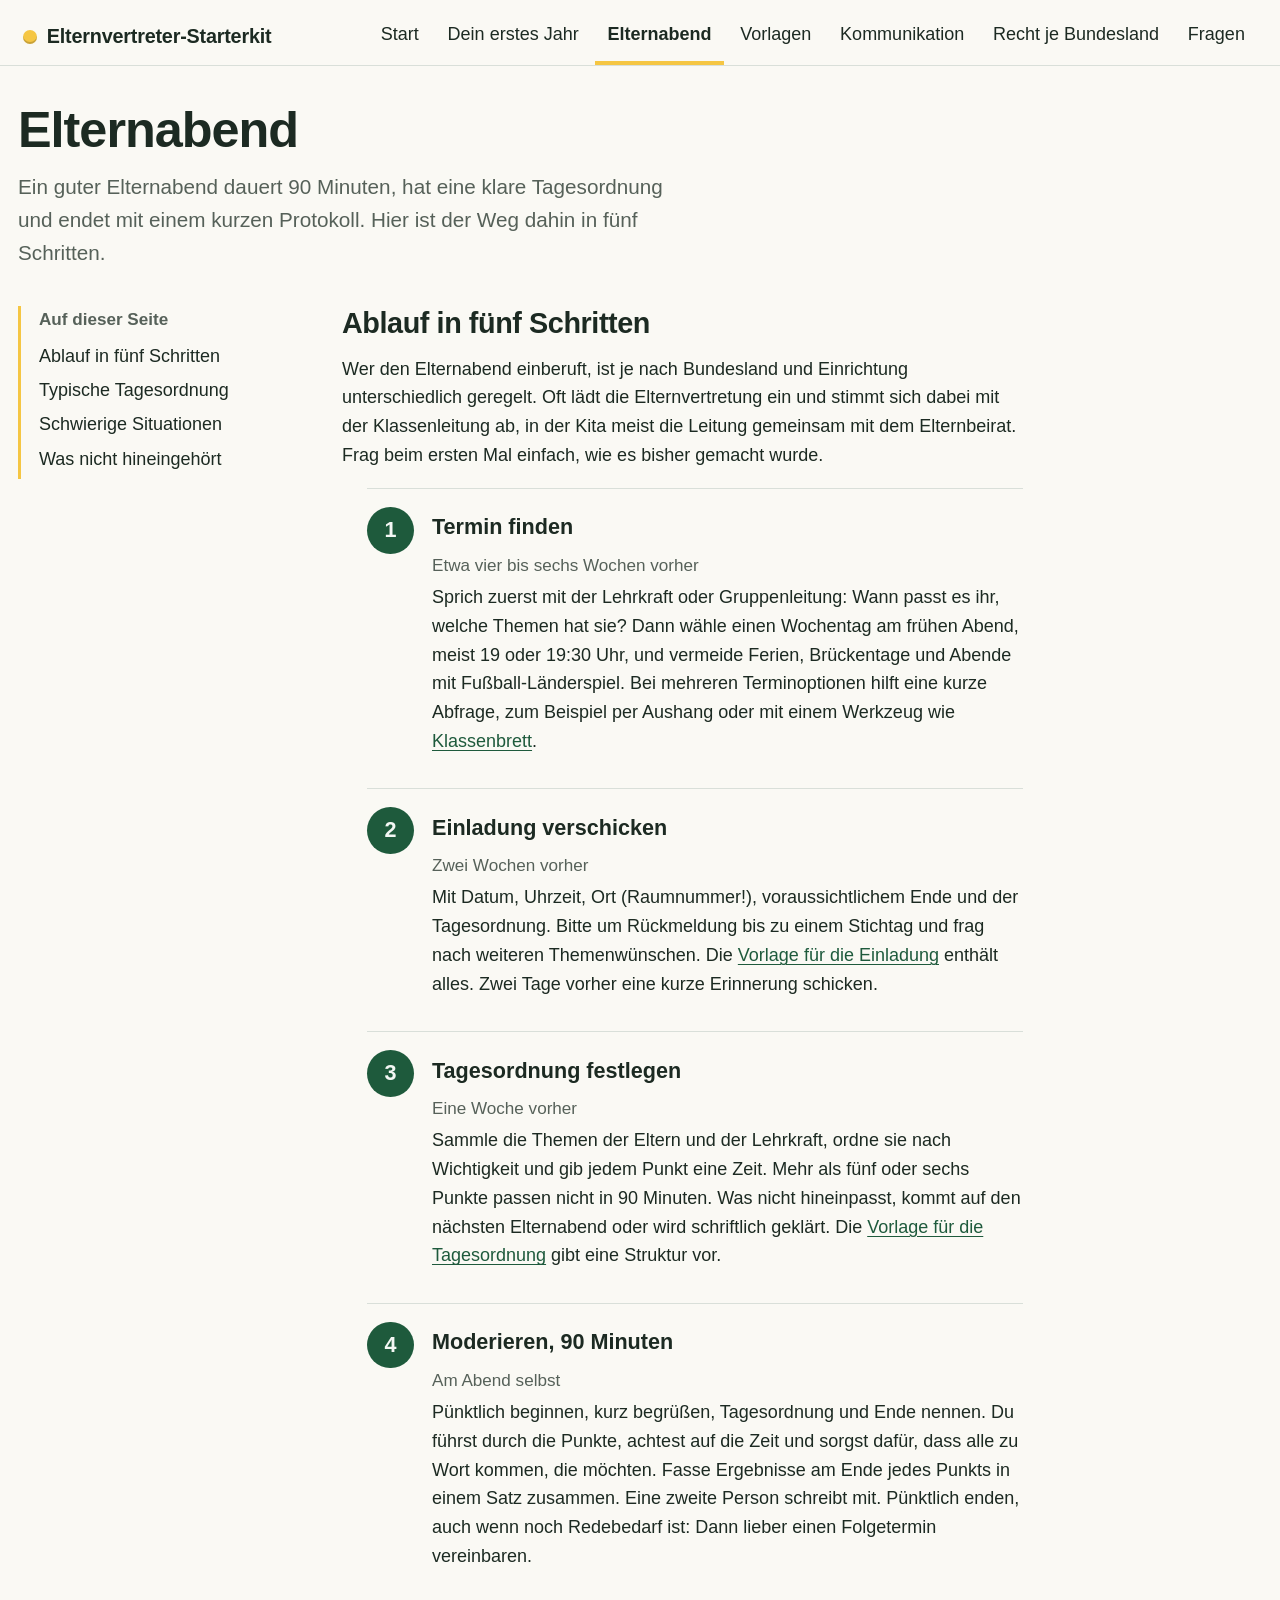
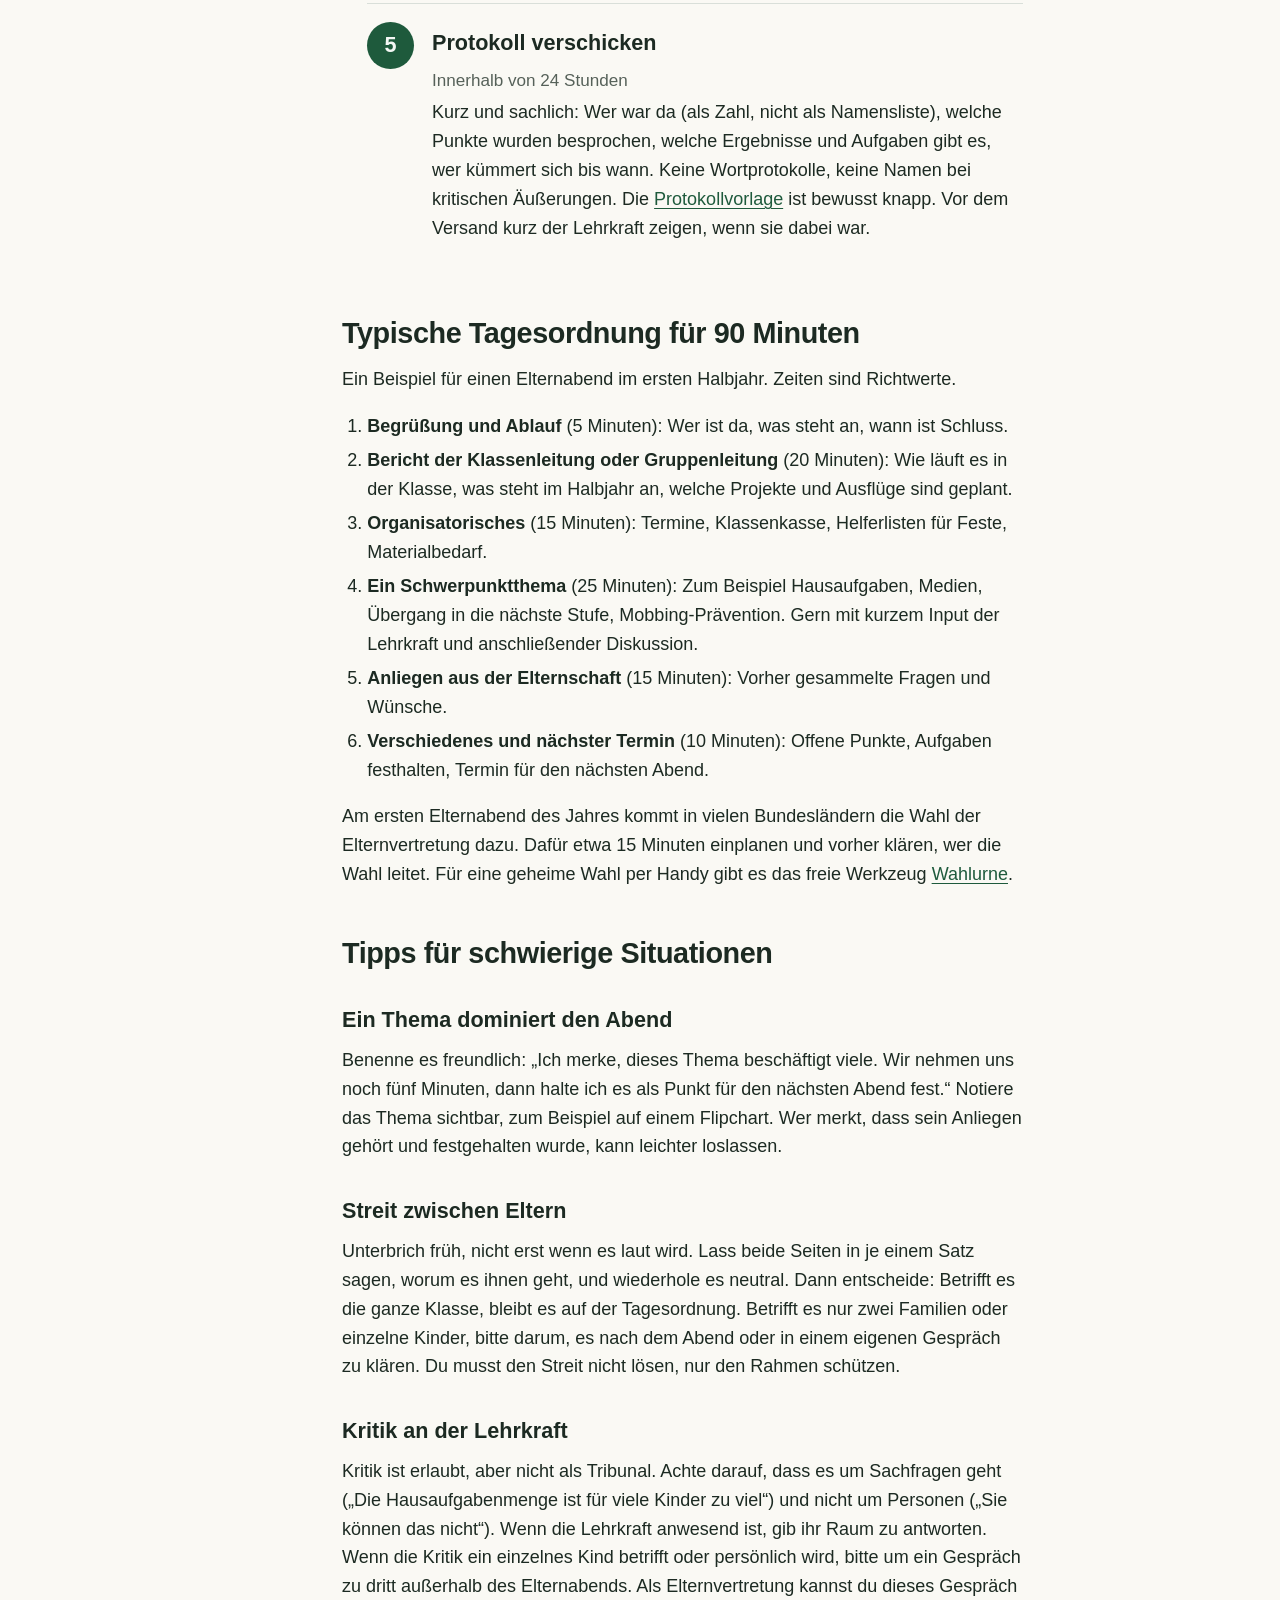
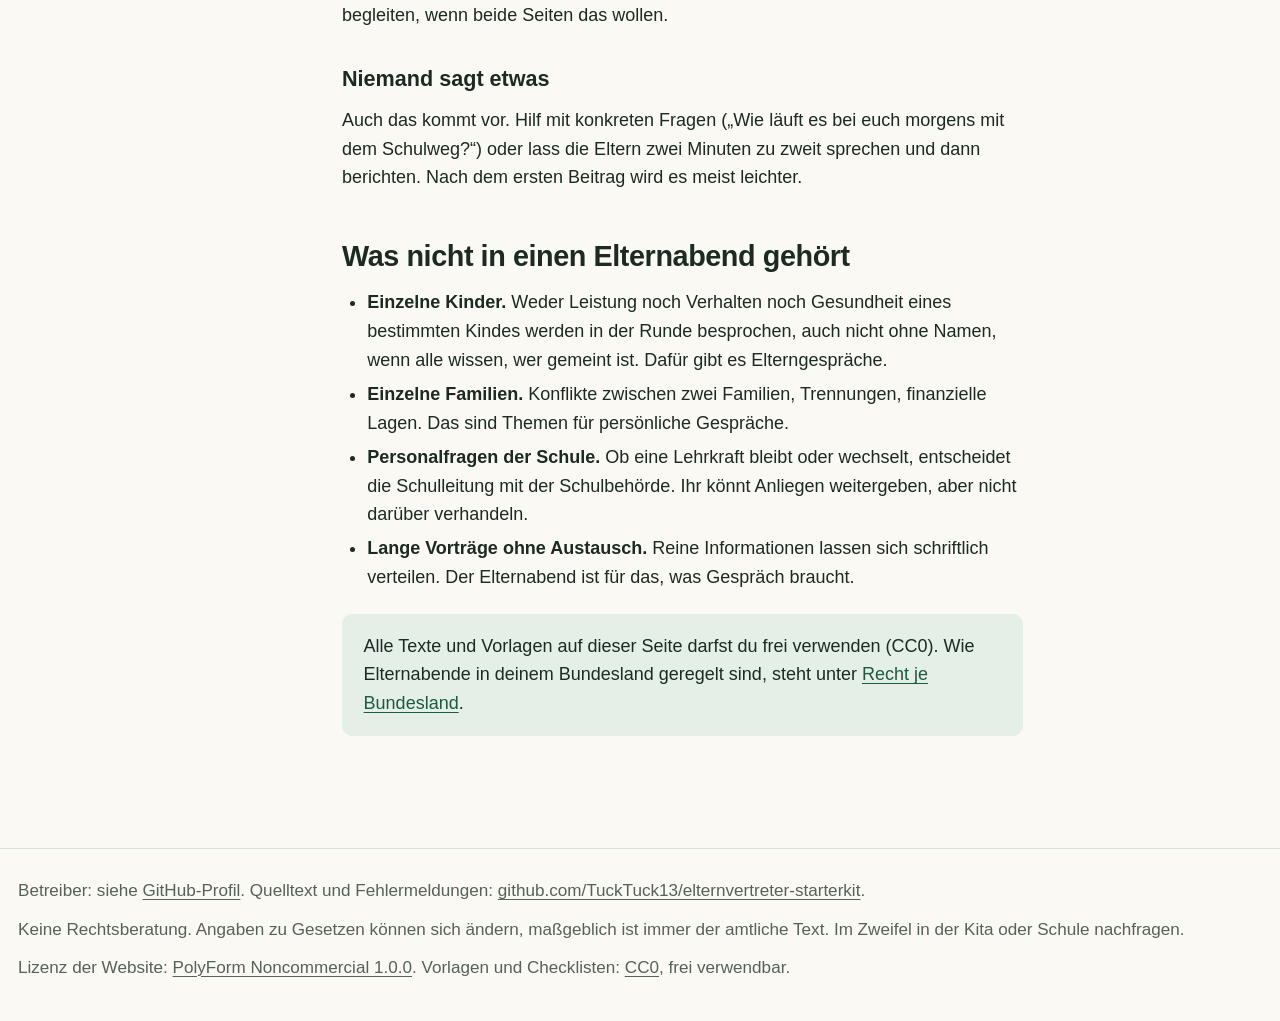
==== elternabend.html @ 7efad97e "Elternvertreter-Starterkit: Checklisten, Vorlagen, Elternabend, Recht je Bundesland, FAQ Co-Authored" ====
<!doctype html>
<html lang="de">
<head>
<meta charset="utf-8">
<meta name="viewport" content="width=device-width, initial-scale=1">
<title>Elternabend planen</title>
<meta name="description" content="Elternabend in fünf Schritten: Termin finden, einladen, Tagesordnung, Moderation in 90 Minuten, Protokoll. Mit Tipps für schwierige Situationen.">
<meta name="color-scheme" content="light dark">
<link rel="icon" href="data:image/svg+xml,%3Csvg xmlns=%27http://www.w3.org/2000/svg%27 viewBox=%270 0 32 32%27%3E%3Crect width=%2732%27 height=%2732%27 rx=%276%27 fill=%27%23153f2b%27/%3E%3Ccircle cx=%2716%27 cy=%2716%27 r=%277%27 fill=%27%23f5c643%27/%3E%3C/svg%3E">
<link rel="stylesheet" href="style.css">
</head>
<body>
<a class="skip" href="#inhalt">Zum Inhalt springen</a>

<header class="kopf">
  <div class="kopf-innen">
    <a class="marke" href="index.html"><span class="pin" aria-hidden="true"></span>Elternvertreter-Starterkit</a>
    <nav class="nav" aria-label="Hauptnavigation">
      <ul>
        <li><a href="index.html">Start</a></li>
        <li><a href="erstes-jahr.html">Dein erstes Jahr</a></li>
        <li><a href="elternabend.html" aria-current="page">Elternabend</a></li>
        <li><a href="vorlagen.html">Vorlagen</a></li>
        <li><a href="kommunikation.html">Kommunikation</a></li>
        <li><a href="recht.html">Recht je Bundesland</a></li>
        <li><a href="faq.html">Fragen</a></li>
      </ul>
    </nav>
  </div>
</header>

<main id="inhalt" class="seite">
  <div class="seitenkopf">
    <h1>Elternabend</h1>
    <p class="lead">Ein guter Elternabend dauert 90 Minuten, hat eine klare Tagesordnung und endet mit einem kurzen Protokoll. Hier ist der Weg dahin in fünf Schritten.</p>
  </div>

  <div class="zweispaltig">
    <aside class="sprungmarken" aria-label="Auf dieser Seite">
      <h2>Auf dieser Seite</h2>
      <ol>
        <li><a href="#ablauf">Ablauf in fünf Schritten</a></li>
        <li><a href="#tagesordnung">Typische Tagesordnung</a></li>
        <li><a href="#schwierig">Schwierige Situationen</a></li>
        <li><a href="#nicht">Was nicht hineingehört</a></li>
      </ol>
    </aside>

    <div class="prose">
      <h2 id="ablauf">Ablauf in fünf Schritten</h2>
      <p>Wer den Elternabend einberuft, ist je nach Bundesland und Einrichtung unterschiedlich geregelt. Oft lädt die Elternvertretung ein und stimmt sich dabei mit der Klassenleitung ab, in der Kita meist die Leitung gemeinsam mit dem Elternbeirat. Frag beim ersten Mal einfach, wie es bisher gemacht wurde.</p>

      <ol class="schritte">
        <li>
          <h3>Termin finden</h3>
          <p class="wann">Etwa vier bis sechs Wochen vorher</p>
          <p>Sprich zuerst mit der Lehrkraft oder Gruppenleitung: Wann passt es ihr, welche Themen hat sie? Dann wähle einen Wochentag am frühen Abend, meist 19 oder 19:30 Uhr, und vermeide Ferien, Brückentage und Abende mit Fußball-Länderspiel. Bei mehreren Terminoptionen hilft eine kurze Abfrage, zum Beispiel per Aushang oder mit einem Werkzeug wie <a href="https://github.com/TuckTuck13/klassenbrett">Klassenbrett</a>.</p>
        </li>
        <li>
          <h3>Einladung verschicken</h3>
          <p class="wann">Zwei Wochen vorher</p>
          <p>Mit Datum, Uhrzeit, Ort (Raumnummer!), voraussichtlichem Ende und der Tagesordnung. Bitte um Rückmeldung bis zu einem Stichtag und frag nach weiteren Themenwünschen. Die <a href="vorlagen.html#einladung">Vorlage für die Einladung</a> enthält alles. Zwei Tage vorher eine kurze Erinnerung schicken.</p>
        </li>
        <li>
          <h3>Tagesordnung festlegen</h3>
          <p class="wann">Eine Woche vorher</p>
          <p>Sammle die Themen der Eltern und der Lehrkraft, ordne sie nach Wichtigkeit und gib jedem Punkt eine Zeit. Mehr als fünf oder sechs Punkte passen nicht in 90 Minuten. Was nicht hineinpasst, kommt auf den nächsten Elternabend oder wird schriftlich geklärt. Die <a href="vorlagen.html#tagesordnung">Vorlage für die Tagesordnung</a> gibt eine Struktur vor.</p>
        </li>
        <li>
          <h3>Moderieren, 90 Minuten</h3>
          <p class="wann">Am Abend selbst</p>
          <p>Pünktlich beginnen, kurz begrüßen, Tagesordnung und Ende nennen. Du führst durch die Punkte, achtest auf die Zeit und sorgst dafür, dass alle zu Wort kommen, die möchten. Fasse Ergebnisse am Ende jedes Punkts in einem Satz zusammen. Eine zweite Person schreibt mit. Pünktlich enden, auch wenn noch Redebedarf ist: Dann lieber einen Folgetermin vereinbaren.</p>
        </li>
        <li>
          <h3>Protokoll verschicken</h3>
          <p class="wann">Innerhalb von 24 Stunden</p>
          <p>Kurz und sachlich: Wer war da (als Zahl, nicht als Namensliste), welche Punkte wurden besprochen, welche Ergebnisse und Aufgaben gibt es, wer kümmert sich bis wann. Keine Wortprotokolle, keine Namen bei kritischen Äußerungen. Die <a href="vorlagen.html#protokoll">Protokollvorlage</a> ist bewusst knapp. Vor dem Versand kurz der Lehrkraft zeigen, wenn sie dabei war.</p>
        </li>
      </ol>

      <h2 id="tagesordnung">Typische Tagesordnung für 90 Minuten</h2>
      <p>Ein Beispiel für einen Elternabend im ersten Halbjahr. Zeiten sind Richtwerte.</p>
      <ol>
        <li><strong>Begrüßung und Ablauf</strong> (5 Minuten): Wer ist da, was steht an, wann ist Schluss.</li>
        <li><strong>Bericht der Klassenleitung oder Gruppenleitung</strong> (20 Minuten): Wie läuft es in der Klasse, was steht im Halbjahr an, welche Projekte und Ausflüge sind geplant.</li>
        <li><strong>Organisatorisches</strong> (15 Minuten): Termine, Klassenkasse, Helferlisten für Feste, Materialbedarf.</li>
        <li><strong>Ein Schwerpunktthema</strong> (25 Minuten): Zum Beispiel Hausaufgaben, Medien, Übergang in die nächste Stufe, Mobbing-Prävention. Gern mit kurzem Input der Lehrkraft und anschließender Diskussion.</li>
        <li><strong>Anliegen aus der Elternschaft</strong> (15 Minuten): Vorher gesammelte Fragen und Wünsche.</li>
        <li><strong>Verschiedenes und nächster Termin</strong> (10 Minuten): Offene Punkte, Aufgaben festhalten, Termin für den nächsten Abend.</li>
      </ol>
      <p>Am ersten Elternabend des Jahres kommt in vielen Bundesländern die Wahl der Elternvertretung dazu. Dafür etwa 15 Minuten einplanen und vorher klären, wer die Wahl leitet. Für eine geheime Wahl per Handy gibt es das freie Werkzeug <a href="https://github.com/TuckTuck13/wahlurne">Wahlurne</a>.</p>

      <h2 id="schwierig">Tipps für schwierige Situationen</h2>

      <h3>Ein Thema dominiert den Abend</h3>
      <p>Benenne es freundlich: „Ich merke, dieses Thema beschäftigt viele. Wir nehmen uns noch fünf Minuten, dann halte ich es als Punkt für den nächsten Abend fest.“ Notiere das Thema sichtbar, zum Beispiel auf einem Flipchart. Wer merkt, dass sein Anliegen gehört und festgehalten wurde, kann leichter loslassen.</p>

      <h3>Streit zwischen Eltern</h3>
      <p>Unterbrich früh, nicht erst wenn es laut wird. Lass beide Seiten in je einem Satz sagen, worum es ihnen geht, und wiederhole es neutral. Dann entscheide: Betrifft es die ganze Klasse, bleibt es auf der Tagesordnung. Betrifft es nur zwei Familien oder einzelne Kinder, bitte darum, es nach dem Abend oder in einem eigenen Gespräch zu klären. Du musst den Streit nicht lösen, nur den Rahmen schützen.</p>

      <h3>Kritik an der Lehrkraft</h3>
      <p>Kritik ist erlaubt, aber nicht als Tribunal. Achte darauf, dass es um Sachfragen geht („Die Hausaufgabenmenge ist für viele Kinder zu viel“) und nicht um Personen („Sie können das nicht“). Wenn die Lehrkraft anwesend ist, gib ihr Raum zu antworten. Wenn die Kritik ein einzelnes Kind betrifft oder persönlich wird, bitte um ein Gespräch zu dritt außerhalb des Elternabends. Als Elternvertretung kannst du dieses Gespräch begleiten, wenn beide Seiten das wollen.</p>

      <h3>Niemand sagt etwas</h3>
      <p>Auch das kommt vor. Hilf mit konkreten Fragen („Wie läuft es bei euch morgens mit dem Schulweg?“) oder lass die Eltern zwei Minuten zu zweit sprechen und dann berichten. Nach dem ersten Beitrag wird es meist leichter.</p>

      <h2 id="nicht">Was nicht in einen Elternabend gehört</h2>
      <ul>
        <li><strong>Einzelne Kinder.</strong> Weder Leistung noch Verhalten noch Gesundheit eines bestimmten Kindes werden in der Runde besprochen, auch nicht ohne Namen, wenn alle wissen, wer gemeint ist. Dafür gibt es Elterngespräche.</li>
        <li><strong>Einzelne Familien.</strong> Konflikte zwischen zwei Familien, Trennungen, finanzielle Lagen. Das sind Themen für persönliche Gespräche.</li>
        <li><strong>Personalfragen der Schule.</strong> Ob eine Lehrkraft bleibt oder wechselt, entscheidet die Schulleitung mit der Schulbehörde. Ihr könnt Anliegen weitergeben, aber nicht darüber verhandeln.</li>
        <li><strong>Lange Vorträge ohne Austausch.</strong> Reine Informationen lassen sich schriftlich verteilen. Der Elternabend ist für das, was Gespräch braucht.</li>
      </ul>

      <div class="hinweis">
        <p>Alle Texte und Vorlagen auf dieser Seite darfst du frei verwenden (CC0). Wie Elternabende in deinem Bundesland geregelt sind, steht unter <a href="recht.html">Recht je Bundesland</a>.</p>
      </div>
    </div>
  </div>
</main>

<footer class="fuss">
  <div class="fuss-innen">
    <p>Betreiber: siehe <a href="https://github.com/TuckTuck13">GitHub-Profil</a>. Quelltext und Fehlermeldungen: <a href="https://github.com/TuckTuck13/elternvertreter-starterkit">github.com/TuckTuck13/elternvertreter-starterkit</a>.</p>
    <p>Keine Rechtsberatung. Angaben zu Gesetzen können sich ändern, maßgeblich ist immer der amtliche Text. Im Zweifel in der Kita oder Schule nachfragen.</p>
    <p>Lizenz der Website: <a href="https://github.com/TuckTuck13/elternvertreter-starterkit/blob/main/LICENSE">PolyForm Noncommercial 1.0.0</a>. Vorlagen und Checklisten: <a href="https://creativecommons.org/publicdomain/zero/1.0/deed.de">CC0</a>, frei verwendbar.</p>
  </div>
</footer>

<script src="script.js"></script>
</body>
</html>
---- style.css ----
/* Elternvertreter-Starterkit, gemeinsames Stylesheet.
   Farben als Tokens, Hell/Dunkel über prefers-color-scheme. */

:root {
  --bg: #faf9f4;
  --paper: #ffffff;
  --ink: #1c2a22;
  --muted: #566159;
  --green: #1e5a3c;
  --green-ink: #f3f7f4;
  --green-deep: #153f2b;
  --green-tint: #e4efe8;
  --sun: #f5c643;
  --sun-ink: #3a2a00;
  --line: #d9dfd9;
  --warn-bg: #fff1d6;
  --warn-ink: #7a4b00;
  --focus: #1e5a3c;
  --shadow: 0 1px 2px rgba(28, 42, 34, 0.08), 0 6px 18px rgba(28, 42, 34, 0.06);
  --radius: 10px;
  --maxw: 72rem;
  --prose: 68ch;
}

@media (prefers-color-scheme: dark) {
  :root:not([data-theme="light"]) {
    --bg: #121a15;
    --paper: #1b261f;
    --ink: #e6ebe7;
    --muted: #a3b0a7;
    --green: #8ac4a4;
    --green-ink: #0f1f17;
    --green-deep: #0f1f17;
    --green-tint: #1f2f26;
    --sun: #e9bd45;
    --sun-ink: #2a1e00;
    --line: #2e3b33;
    --warn-bg: #3a2e14;
    --warn-ink: #ffd58a;
    --focus: #8ac4a4;
    --shadow: 0 1px 2px rgba(0, 0, 0, 0.4), 0 6px 18px rgba(0, 0, 0, 0.35);
  }
}

:root[data-theme="dark"] {
  --bg: #121a15;
  --paper: #1b261f;
  --ink: #e6ebe7;
  --muted: #a3b0a7;
  --green: #8ac4a4;
  --green-ink: #0f1f17;
  --green-deep: #0f1f17;
  --green-tint: #1f2f26;
  --sun: #e9bd45;
  --sun-ink: #2a1e00;
  --line: #2e3b33;
  --warn-bg: #3a2e14;
  --warn-ink: #ffd58a;
  --focus: #8ac4a4;
  --shadow: 0 1px 2px rgba(0, 0, 0, 0.4), 0 6px 18px rgba(0, 0, 0, 0.35);
}

*, *::before, *::after { box-sizing: border-box; }

html {
  font-size: 112.5%;
  -webkit-text-size-adjust: 100%;
  scroll-behavior: smooth;
}

@media (prefers-reduced-motion: reduce) {
  html { scroll-behavior: auto; }
  *, *::before, *::after { transition: none !important; animation: none !important; }
}

body {
  margin: 0;
  background: var(--bg);
  color: var(--ink);
  font-family: "Segoe UI", "Helvetica Neue", Helvetica, Arial, system-ui, sans-serif;
  line-height: 1.6;
  font-size: 1rem;
}

a { color: var(--green); text-decoration-thickness: 0.08em; text-underline-offset: 0.15em; }
a:hover { text-decoration-thickness: 0.14em; }

:focus-visible {
  outline: 3px solid var(--focus);
  outline-offset: 3px;
  border-radius: 4px;
}

.skip {
  position: absolute;
  left: 1rem;
  top: -4rem;
  background: var(--sun);
  color: var(--sun-ink);
  padding: 0.5rem 0.9rem;
  border-radius: 6px;
  z-index: 100;
}
.skip:focus { top: 1rem; }

/* Kopfzeile und Navigation */

.kopf {
  border-bottom: 1px solid var(--line);
  background: var(--bg);
}

.kopf-innen {
  max-width: var(--maxw);
  margin: 0 auto;
  padding: 0.9rem 1rem 0;
  display: flex;
  flex-wrap: wrap;
  align-items: center;
  gap: 0.6rem 1.5rem;
}

.marke {
  font-weight: 800;
  letter-spacing: -0.01em;
  text-decoration: none;
  color: var(--ink);
  font-size: 1.1rem;
  display: inline-flex;
  align-items: center;
  gap: 0.55rem;
  white-space: nowrap;
}
.marke .pin {
  width: 0.8rem;
  height: 0.8rem;
  border-radius: 50%;
  background: var(--sun);
  box-shadow: inset 0 -2px 0 rgba(0,0,0,0.18);
  flex: none;
}

.nav {
  flex: 1 1 100%;
  overflow-x: auto;
  -webkit-overflow-scrolling: touch;
  scrollbar-width: none;
}
.nav::-webkit-scrollbar { display: none; }
.nav ul {
  list-style: none;
  margin: 0;
  padding: 0;
  display: flex;
  flex-wrap: wrap;
  gap: 0 0.2rem;
}
.nav a {
  display: inline-block;
  padding: 0.6rem 0.7rem 0.7rem;
  color: var(--ink);
  text-decoration: none;
  border-bottom: 4px solid transparent;
  font-weight: 500;
}
.nav a:hover { border-bottom-color: var(--line); }
.nav a[aria-current="page"] {
  border-bottom-color: var(--sun);
  font-weight: 700;
}

@media (min-width: 60rem) {
  .kopf-innen { padding: 0.5rem 1.25rem 0; }
  .nav { flex: 1 1 auto; }
  .nav ul { justify-content: flex-end; }
}

/* Hero der Startseite: Tafelgrün mit angepinnten Zetteln */

.tafel {
  background: var(--green-deep);
  color: var(--green-ink);
  padding: 2.5rem 0 3rem;
}
:root[data-theme="dark"] .tafel,
.tafel { --link-on-dark: #cfe6d8; }
.tafel a { color: var(--link-on-dark); }

.tafel-innen {
  max-width: var(--maxw);
  margin: 0 auto;
  padding: 0 1rem;
}

.tafel h1 {
  font-size: clamp(2rem, 5.5vw, 3.4rem);
  line-height: 1.08;
  letter-spacing: -0.025em;
  margin: 0 0 1rem;
  max-width: 22ch;
  font-weight: 800;
}

.tafel .lead {
  font-size: clamp(1.1rem, 2.2vw, 1.3rem);
  max-width: 58ch;
  margin: 0 0 2.2rem;
  color: #dbe7df;
}

.zettel-reihe {
  list-style: none;
  margin: 0;
  padding: 0.6rem 0 0;
  display: grid;
  gap: 1.4rem;
}
@media (min-width: 46rem) {
  .zettel-reihe { grid-template-columns: repeat(3, 1fr); gap: 1.6rem; }
}

.zettel {
  position: relative;
  background: #fffdf5;
  color: #1c2a22;
  padding: 1.6rem 1.3rem 1.3rem;
  border-radius: 3px;
  box-shadow: 0 10px 24px rgba(0, 0, 0, 0.28), 0 2px 4px rgba(0, 0, 0, 0.2);
  min-height: 11rem;
  display: flex;
  flex-direction: column;
}
.zettel:nth-child(1) { transform: rotate(-1.4deg); }
.zettel:nth-child(2) { transform: rotate(0.9deg); margin-top: 0.4rem; }
.zettel:nth-child(3) { transform: rotate(-0.6deg); }
.zettel::before {
  content: "";
  position: absolute;
  top: -0.55rem;
  left: 50%;
  width: 1.1rem;
  height: 1.1rem;
  margin-left: -0.55rem;
  border-radius: 50%;
  background: var(--sun);
  box-shadow: inset 0 -3px 0 rgba(0,0,0,0.2), 0 2px 3px rgba(0,0,0,0.3);
}
.zettel:nth-child(2)::before { background: #e0745f; }
.zettel:nth-child(3)::before { background: #5a9bd5; }

.zettel h2 {
  font-size: 1.35rem;
  margin: 0 0 0.4rem;
  line-height: 1.2;
  letter-spacing: -0.01em;
}
.zettel p { margin: 0 0 1rem; color: #3e4a43; flex: 1; }
.zettel a.knopf { align-self: flex-start; }
.zettel a.knopf::after {
  content: "";
  position: absolute;
  inset: 0;
}

/* Allgemeine Seitenstruktur */

main { display: block; }

.seite {
  max-width: var(--maxw);
  margin: 0 auto;
  padding: 2rem 1rem 3rem;
}

.seitenkopf {
  max-width: var(--prose);
  margin-bottom: 2rem;
}
.seitenkopf h1 {
  font-size: clamp(1.9rem, 4.5vw, 2.8rem);
  line-height: 1.1;
  letter-spacing: -0.02em;
  margin: 0 0 0.7rem;
  font-weight: 800;
}
.seitenkopf .lead {
  font-size: 1.15rem;
  color: var(--muted);
  margin: 0;
}

.zweispaltig {
  display: grid;
  gap: 2rem;
}
@media (min-width: 60rem) {
  .zweispaltig {
    grid-template-columns: 15rem minmax(0, 1fr);
    gap: 3rem;
    align-items: start;
  }
  .sprungmarken { position: sticky; top: 1rem; }
}

.sprungmarken {
  border-left: 3px solid var(--sun);
  padding-left: 1rem;
}
.sprungmarken h2 {
  font-size: 0.95rem;
  margin: 0 0 0.5rem;
  color: var(--muted);
  font-weight: 600;
}
.sprungmarken ol, .sprungmarken ul {
  list-style: none;
  margin: 0;
  padding: 0;
}
.sprungmarken li { margin: 0.3rem 0; }
.sprungmarken a { text-decoration: none; color: var(--ink); }
.sprungmarken a:hover { text-decoration: underline; }

.prose { max-width: var(--prose); min-width: 0; }
.prose h2 {
  font-size: 1.6rem;
  line-height: 1.2;
  letter-spacing: -0.015em;
  margin: 2.6rem 0 0.8rem;
  scroll-margin-top: 1rem;
}
.prose h2:first-child { margin-top: 0; }
.prose h3 {
  font-size: 1.2rem;
  margin: 1.8rem 0 0.5rem;
  scroll-margin-top: 1rem;
}
.prose p, .prose ul, .prose ol { margin: 0 0 1rem; }
.prose li { margin: 0.3rem 0; }
.prose ul, .prose ol { padding-left: 1.4rem; }

.hinweis {
  background: var(--green-tint);
  border-radius: var(--radius);
  padding: 1rem 1.2rem;
  margin: 1.2rem 0;
}
.hinweis p:last-child { margin-bottom: 0; }

.achtung {
  background: var(--warn-bg);
  color: var(--warn-ink);
  border-radius: var(--radius);
  padding: 1rem 1.2rem;
  margin: 1.2rem 0;
}
.achtung a { color: inherit; }
.achtung p:last-child { margin-bottom: 0; }

.marker {
  display: inline-block;
  background: var(--warn-bg);
  color: var(--warn-ink);
  font-size: 0.85rem;
  font-weight: 600;
  padding: 0.1rem 0.5rem;
  border-radius: 999px;
  vertical-align: middle;
}

/* Knöpfe */

.knopf {
  display: inline-block;
  font: inherit;
  font-weight: 600;
  background: var(--green);
  color: var(--green-ink);
  border: 2px solid var(--green);
  border-radius: 8px;
  padding: 0.55rem 1rem;
  cursor: pointer;
  text-decoration: none;
  line-height: 1.3;
}
.knopf:hover { filter: brightness(1.08); }
.knopf.leise {
  background: transparent;
  color: var(--green);
}
.knopf.leise:hover { background: var(--green-tint); filter: none; }
.knopf.klein { padding: 0.4rem 0.8rem; font-size: 0.95rem; }

.knopf-reihe {
  display: flex;
  flex-wrap: wrap;
  gap: 0.6rem;
  margin: 0.8rem 0 0;
}

.rueckmeldung {
  font-size: 0.95rem;
  color: var(--muted);
  min-height: 1.4rem;
  margin: 0.4rem 0 0;
}

/* Übersichtsliste auf der Startseite */

.uebersicht {
  list-style: none;
  padding: 0;
  margin: 1.5rem 0 2.5rem;
  display: grid;
  gap: 1px;
  background: var(--line);
  border: 1px solid var(--line);
  border-radius: var(--radius);
  overflow: hidden;
}
@media (min-width: 46rem) {
  .uebersicht { grid-template-columns: 1fr 1fr; }
}
.uebersicht li {
  background: var(--paper);
  padding: 1.2rem 1.3rem;
}
.uebersicht h3 { margin: 0 0 0.3rem; font-size: 1.15rem; }
.uebersicht p { margin: 0; color: var(--muted); }
.uebersicht a { text-decoration: none; }
.uebersicht a:hover { text-decoration: underline; }

/* Checklisten */

.checkliste {
  border: 1px solid var(--line);
  border-radius: var(--radius);
  padding: 1.2rem 1.3rem 0.6rem;
  margin: 0 0 1.6rem;
  background: var(--paper);
}
.checkliste legend {
  font-weight: 700;
  font-size: 1.25rem;
  padding: 0 0.4rem;
}
.checkliste .zeitraum {
  color: var(--muted);
  margin: 0 0 0.8rem;
  font-size: 0.95rem;
}
.aufgabe {
  display: grid;
  grid-template-columns: 1.7rem 1fr;
  gap: 0.2rem 0.8rem;
  padding: 0.75rem 0;
  border-top: 1px solid var(--line);
}
.aufgabe:first-of-type { border-top: 0; }
.aufgabe input[type="checkbox"] {
  width: 1.5rem;
  height: 1.5rem;
  margin: 0.15rem 0 0;
  accent-color: var(--green);
  cursor: pointer;
  grid-row: 1 / span 2;
}
.aufgabe label {
  font-weight: 600;
  cursor: pointer;
}
.aufgabe .tipp {
  grid-column: 2;
  margin: 0;
  color: var(--muted);
  font-size: 0.95rem;
}
.aufgabe:has(input:checked) label {
  text-decoration: line-through;
  text-decoration-color: var(--muted);
  color: var(--muted);
}
.fortschritt {
  display: flex;
  align-items: center;
  gap: 0.8rem;
  margin: 0 0 1.4rem;
  flex-wrap: wrap;
}
.fortschritt progress {
  flex: 1 1 10rem;
  height: 0.8rem;
  accent-color: var(--green);
}

/* Schritte (Elternabend) */

.schritte {
  list-style: none;
  padding: 0;
  margin: 0 0 1.5rem;
  counter-reset: schritt;
}
.schritte > li {
  counter-increment: schritt;
  display: grid;
  grid-template-columns: 2.6rem 1fr;
  gap: 0.2rem 1rem;
  padding: 1rem 0;
  border-top: 1px solid var(--line);
}
.schritte > li::before {
  content: counter(schritt);
  grid-row: 1 / span 3;
  width: 2.6rem;
  height: 2.6rem;
  border-radius: 50%;
  background: var(--green);
  color: var(--green-ink);
  display: grid;
  place-items: center;
  font-weight: 800;
  font-size: 1.2rem;
}
.schritte h3 { margin: 0.2rem 0 0.2rem; grid-column: 2; }
.schritte p, .schritte ul { grid-column: 2; margin: 0 0 0.5rem; }
.schritte .wann {
  grid-column: 2;
  margin: 0;
  color: var(--muted);
  font-size: 0.95rem;
}

/* Vorlagen */

.vorlage {
  border: 1px solid var(--line);
  border-radius: var(--radius);
  background: var(--paper);
  padding: 1.2rem 1.3rem 1.3rem;
  margin: 0 0 2rem;
}
.vorlage h3 { margin: 0 0 0.3rem; font-size: 1.3rem; }
.vorlage .wofuer { margin: 0 0 0.9rem; color: var(--muted); }
.vorlage pre {
  font: inherit;
  white-space: pre-wrap;
  overflow-wrap: anywhere;
  margin: 0;
  padding: 1rem 1.1rem;
  background: var(--bg);
  border: 1px dashed var(--line);
  border-radius: 8px;
}

/* Bundesländer */

.land-wahl {
  display: flex;
  flex-wrap: wrap;
  align-items: center;
  gap: 0.6rem 1rem;
  margin: 0 0 1.5rem;
}
.land-wahl label { font-weight: 600; }
.land-wahl select {
  font: inherit;
  padding: 0.5rem 0.7rem;
  border-radius: 8px;
  border: 2px solid var(--line);
  background: var(--paper);
  color: var(--ink);
  min-width: 14rem;
}

.land {
  border: 1px solid var(--line);
  border-radius: var(--radius);
  background: var(--paper);
  padding: 1.2rem 1.3rem;
  margin: 0 0 1.4rem;
}
.land h3 {
  margin: 0 0 1rem;
  font-size: 1.4rem;
  scroll-margin-top: 1rem;
}
.land h4 {
  margin: 1rem 0 0.3rem;
  font-size: 1.05rem;
  color: var(--muted);
  font-weight: 600;
}
.land h4:first-of-type { margin-top: 0; }
.land dl { margin: 0; }
.land dt { font-weight: 600; margin-top: 0.5rem; }
.land dd { margin: 0 0 0.2rem; }
.land ul { margin: 0.2rem 0 0.6rem; padding-left: 1.3rem; }
.land[hidden] { display: none; }

/* FAQ */

.faq details {
  border-top: 1px solid var(--line);
  padding: 0.4rem 0;
}
.faq details:last-child { border-bottom: 1px solid var(--line); }
.faq summary {
  cursor: pointer;
  font-weight: 600;
  font-size: 1.1rem;
  padding: 0.6rem 0.2rem;
  list-style-position: outside;
}
.faq summary:hover { color: var(--green); }
.faq details[open] summary { color: var(--green); }
.faq details > *:not(summary) { margin-left: 0.2rem; }
.faq details p:last-child { margin-bottom: 0.6rem; }

/* Werkzeugliste */

.werkzeuge {
  list-style: none;
  padding: 0;
  margin: 0 0 1rem;
}
.werkzeuge li {
  padding: 0.7rem 0;
  border-top: 1px solid var(--line);
}
.werkzeuge li:last-child { border-bottom: 1px solid var(--line); }
.werkzeuge strong { display: block; }

/* Fuß */

.fuss {
  border-top: 1px solid var(--line);
  margin-top: 2rem;
  color: var(--muted);
  font-size: 0.95rem;
}
.fuss-innen {
  max-width: var(--maxw);
  margin: 0 auto;
  padding: 1.6rem 1rem 2.2rem;
  display: grid;
  gap: 0.6rem;
}
.fuss p { margin: 0; }
.fuss a { color: inherit; }

.visually-hidden {
  position: absolute !important;
  width: 1px; height: 1px;
  overflow: hidden;
  clip: rect(0 0 0 0);
  white-space: nowrap;
}

/* Druck */

@media print {
  :root {
    --bg: #fff; --paper: #fff; --ink: #000; --muted: #333;
    --green: #000; --green-tint: #f2f2f2; --line: #999;
    --warn-bg: #f2f2f2; --warn-ink: #000;
  }
  html { font-size: 11pt; }
  body { background: #fff; color: #000; }
  .kopf, .fuss, .nav, .sprungmarken, .knopf, .knopf-reihe, .rueckmeldung,
  .land-wahl, .skip, .no-print, .fortschritt, .tafel { display: none !important; }
  .seite { padding: 0; max-width: none; }
  .zweispaltig { display: block; }
  .prose { max-width: none; }
  a { color: #000; text-decoration: none; }
  a[href^="http"]::after { content: " (" attr(href) ")"; font-size: 0.85em; }
  .nav a::after, .sprungmarken a::after { content: none; }
  .vorlage pre { max-height: none; overflow: visible; border: 1px solid #999; }
  .vorlage, .checkliste, .land, .schritte > li { break-inside: avoid; }
  .vorlage { page-break-after: always; }
  .vorlage:last-child { page-break-after: auto; }
  .aufgabe input[type="checkbox"] { -webkit-appearance: none; appearance: none; width: 1.1rem; height: 1.1rem; border: 1.5px solid #000; }
  .aufgabe:has(input:checked) label { text-decoration: none; color: #000; }
  .faq details { break-inside: avoid; }
  .faq details:not([open]) > *:not(summary) { display: block; }
  .land[hidden] { display: block; }
  h2, h3 { break-after: avoid; }
}
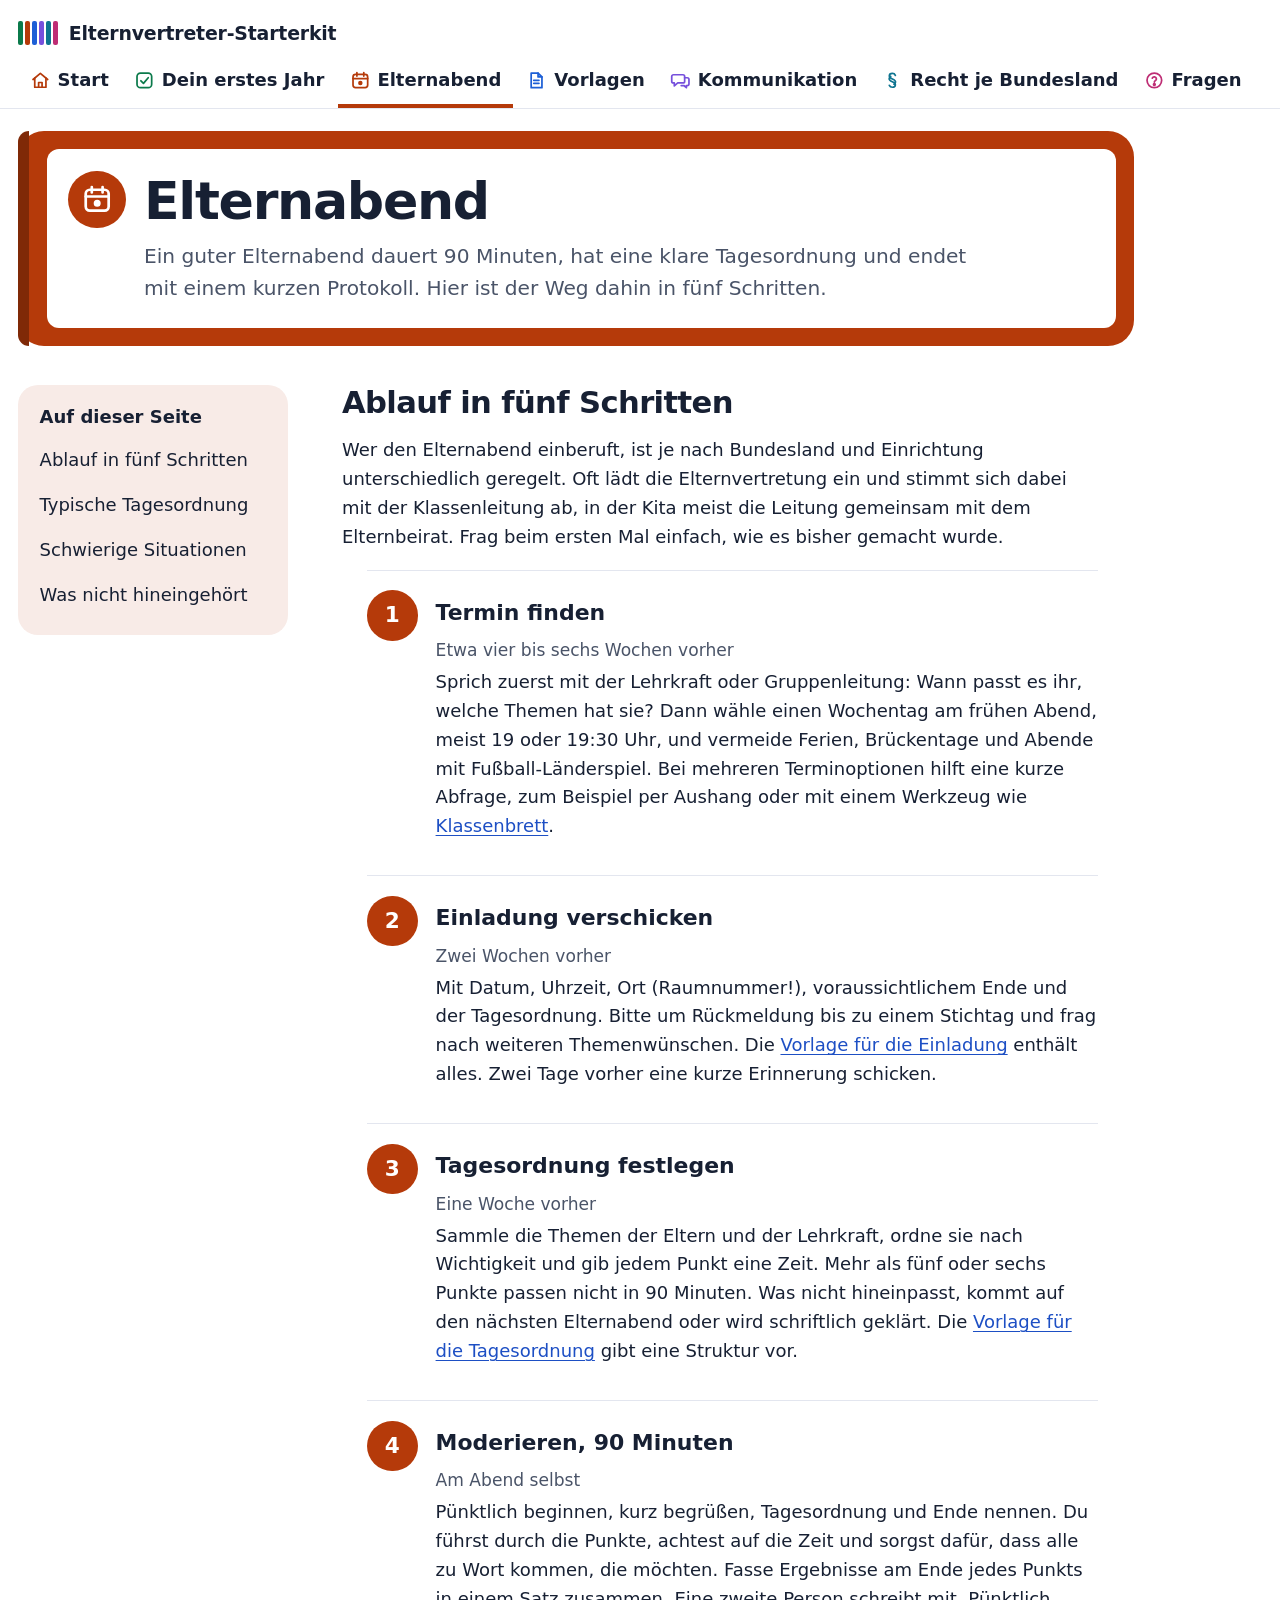
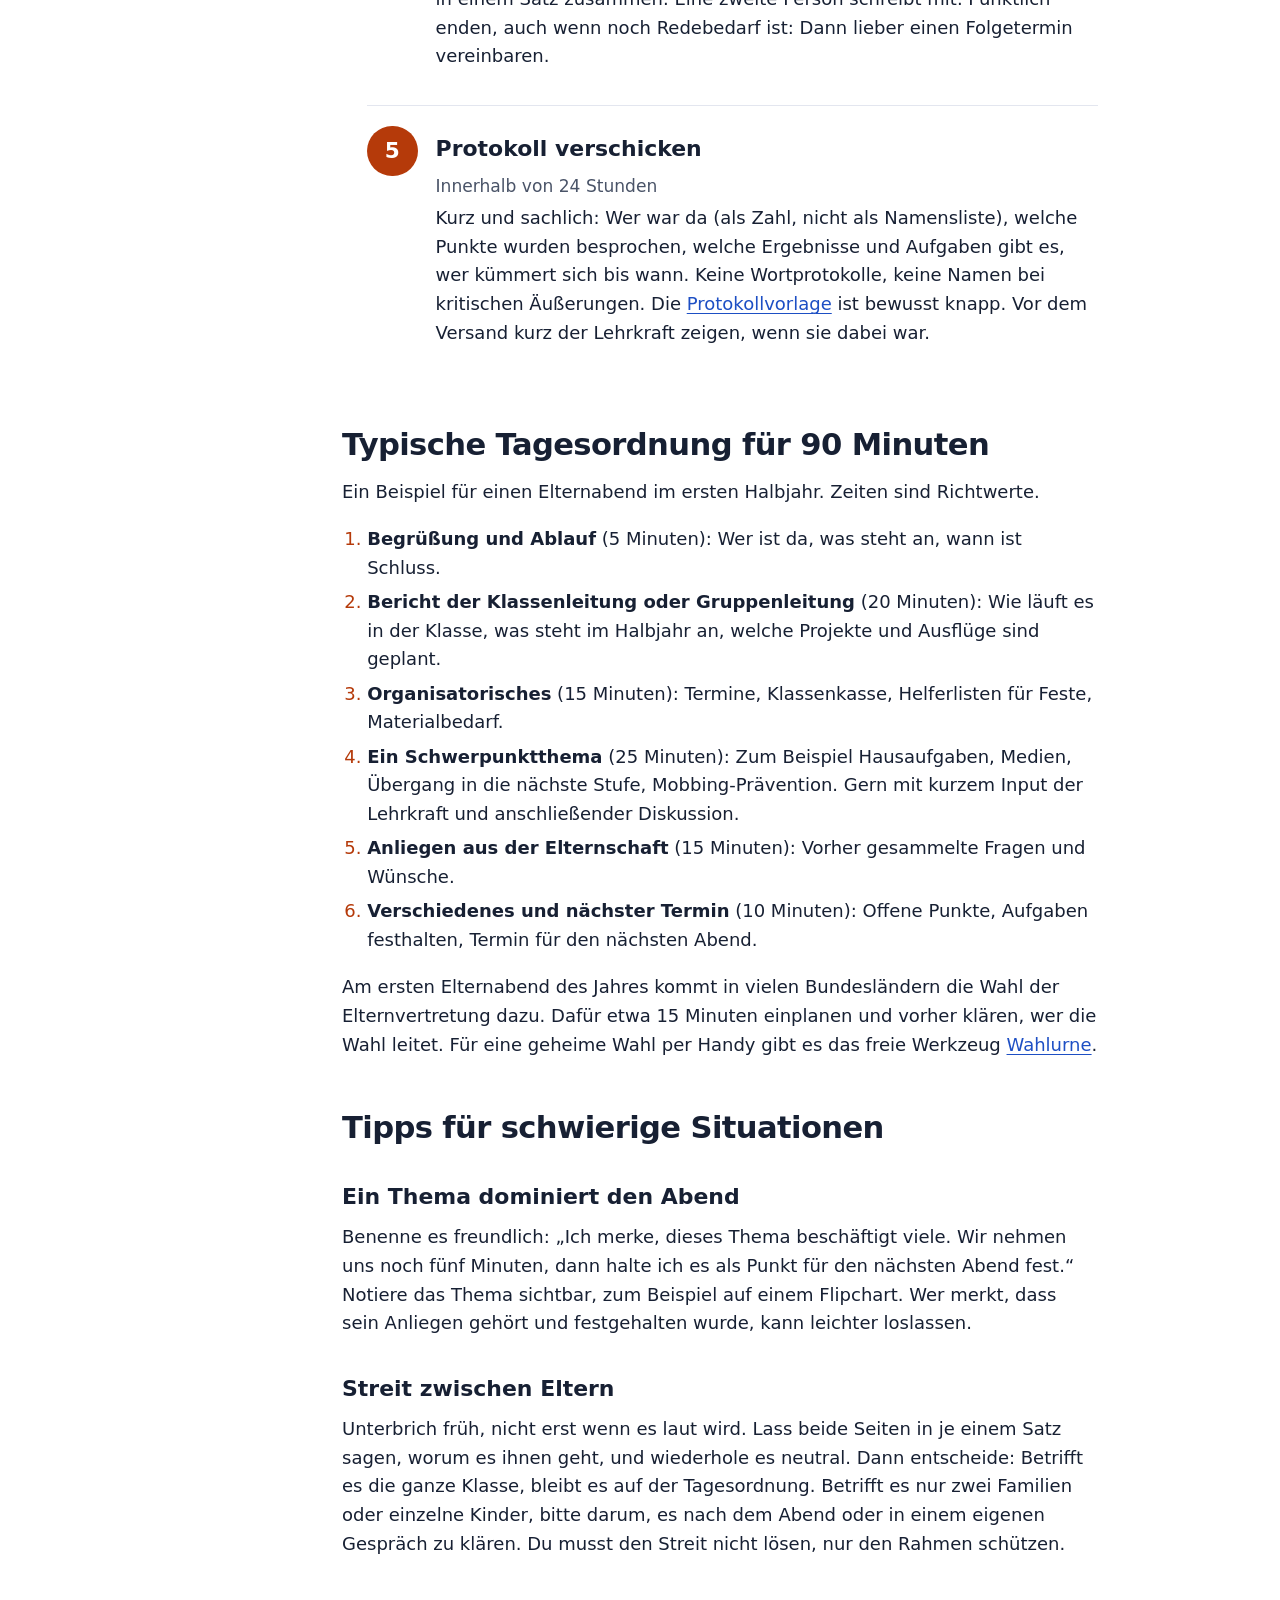
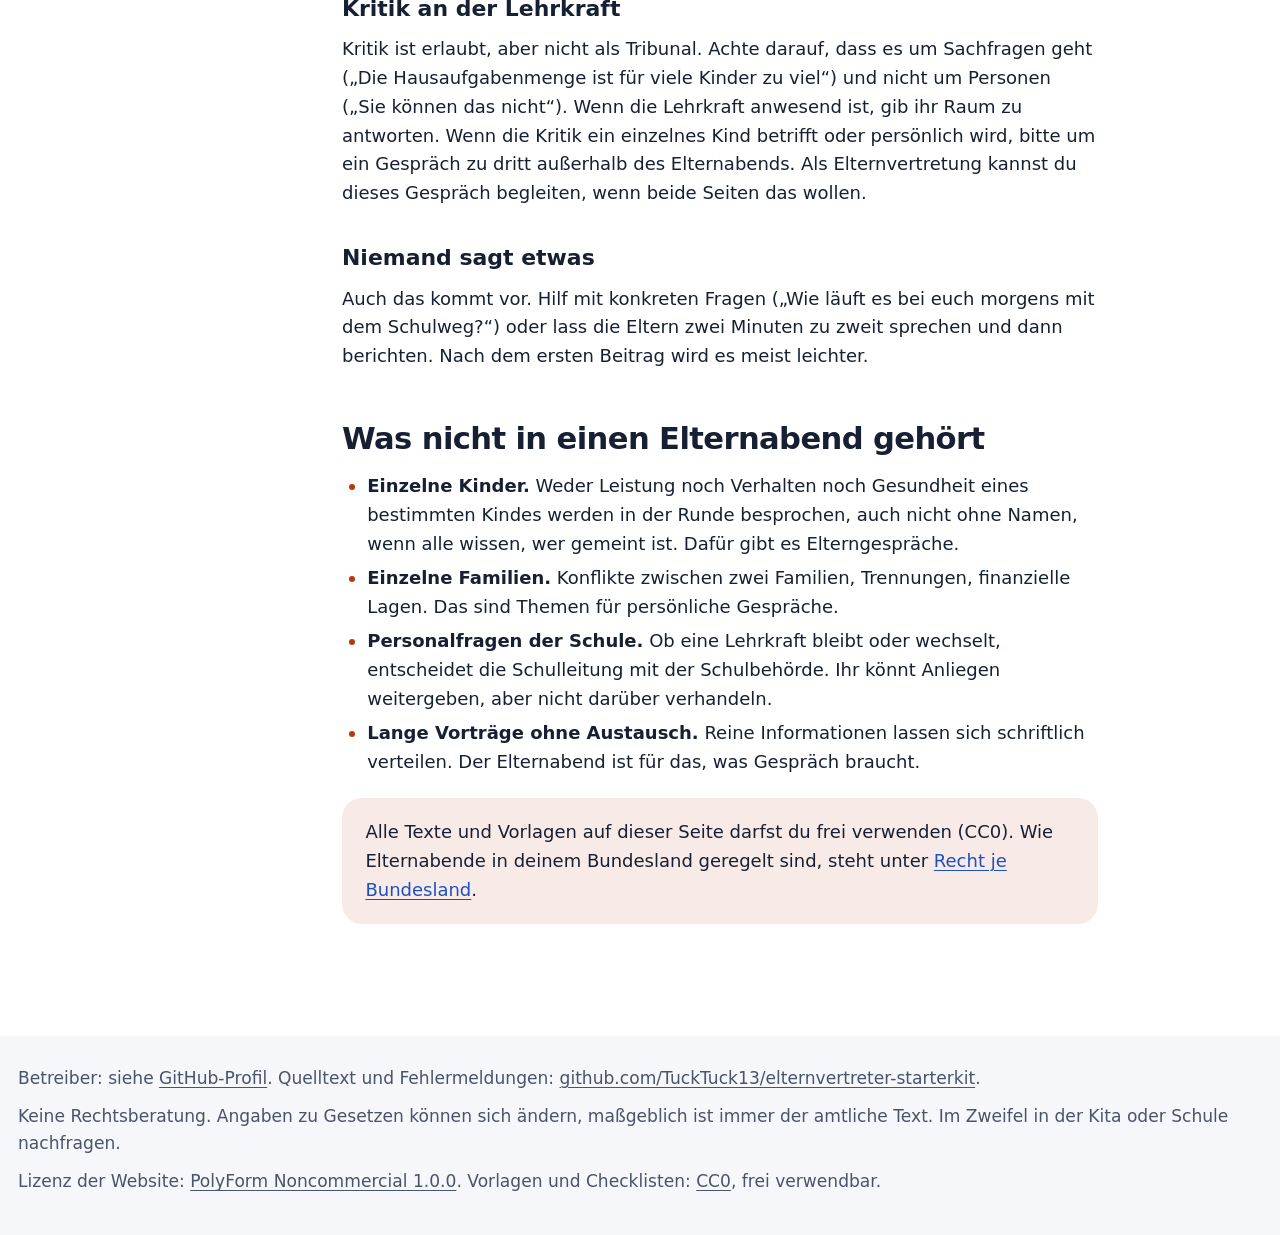
==== commit 7faab672: "Design-Überarbeitung nach HIG-Review (wartet auf Freigabe) Co-Authored-By: Claude Opus 5.5 <noreply@" ====
--- a/elternabend.html
+++ b/elternabend.html
@@ -6,24 +6,24 @@
 <title>Elternabend planen</title>
 <meta name="description" content="Elternabend in fünf Schritten: Termin finden, einladen, Tagesordnung, Moderation in 90 Minuten, Protokoll. Mit Tipps für schwierige Situationen.">
 <meta name="color-scheme" content="light dark">
-<link rel="icon" href="data:image/svg+xml,%3Csvg xmlns=%27http://www.w3.org/2000/svg%27 viewBox=%270 0 32 32%27%3E%3Crect width=%2732%27 height=%2732%27 rx=%276%27 fill=%27%23153f2b%27/%3E%3Ccircle cx=%2716%27 cy=%2716%27 r=%277%27 fill=%27%23f5c643%27/%3E%3C/svg%3E">
+<link rel="icon" href="data:image/svg+xml,%3Csvg xmlns=%27http://www.w3.org/2000/svg%27 viewBox=%270 0 32 32%27%3E%3Crect width=%2732%27 height=%2732%27 rx=%278%27 fill=%27%23ffffff%27/%3E%3Crect x=%275%27 y=%275%27 width=%275%27 height=%2722%27 rx=%272%27 fill=%27%230b7a4b%27/%3E%3Crect x=%2713.5%27 y=%275%27 width=%275%27 height=%2722%27 rx=%272%27 fill=%27%23c2410c%27/%3E%3Crect x=%2722%27 y=%275%27 width=%275%27 height=%2722%27 rx=%272%27 fill=%27%231d5fd6%27/%3E%3C/svg%3E">
 <link rel="stylesheet" href="style.css">
 </head>
-<body>
+<body data-bereich="abend">
 <a class="skip" href="#inhalt">Zum Inhalt springen</a>
 
 <header class="kopf">
   <div class="kopf-innen">
-    <a class="marke" href="index.html"><span class="pin" aria-hidden="true"></span>Elternvertreter-Starterkit</a>
+    <a class="marke" href="index.html"><span class="pin" aria-hidden="true"><i style="--c:var(--c-jahr)"></i><i style="--c:var(--c-abend)"></i><i style="--c:var(--c-vorlagen)"></i><i style="--c:var(--c-kommunikation)"></i><i style="--c:var(--c-recht)"></i><i style="--c:var(--c-fragen)"></i></span>Elternvertreter-Starterkit</a>
     <nav class="nav" aria-label="Hauptnavigation">
       <ul>
-        <li><a href="index.html">Start</a></li>
-        <li><a href="erstes-jahr.html">Dein erstes Jahr</a></li>
-        <li><a href="elternabend.html" aria-current="page">Elternabend</a></li>
-        <li><a href="vorlagen.html">Vorlagen</a></li>
-        <li><a href="kommunikation.html">Kommunikation</a></li>
-        <li><a href="recht.html">Recht je Bundesland</a></li>
-        <li><a href="faq.html">Fragen</a></li>
+        <li><a href="index.html" data-bereich="start"><svg class="symbol" viewBox="0 0 24 24" fill="none" stroke="currentColor" stroke-width="2" stroke-linecap="round" stroke-linejoin="round" aria-hidden="true" focusable="false"><path d="M3.5 11 12 4l8.5 7"/><path d="M5.5 9.5V20h13V9.5"/><path d="M10 20v-5.5h4V20"/></svg>Start</a></li>
+        <li><a href="erstes-jahr.html" data-bereich="jahr"><svg class="symbol" viewBox="0 0 24 24" fill="none" stroke="currentColor" stroke-width="2" stroke-linecap="round" stroke-linejoin="round" aria-hidden="true" focusable="false"><rect x="3.5" y="3.5" width="17" height="17" rx="4"/><path d="M8 12.5l3 3 5.5-6.5"/></svg>Dein erstes Jahr</a></li>
+        <li><a href="elternabend.html" data-bereich="abend" aria-current="page"><svg class="symbol" viewBox="0 0 24 24" fill="none" stroke="currentColor" stroke-width="2" stroke-linecap="round" stroke-linejoin="round" aria-hidden="true" focusable="false"><rect x="3.5" y="5" width="17" height="15.5" rx="3"/><path d="M3.5 10h17M8 3v4M16 3v4"/><circle cx="12" cy="15" r="1.6" fill="currentColor"/></svg>Elternabend</a></li>
+        <li><a href="vorlagen.html" data-bereich="vorlagen"><svg class="symbol" viewBox="0 0 24 24" fill="none" stroke="currentColor" stroke-width="2" stroke-linecap="round" stroke-linejoin="round" aria-hidden="true" focusable="false"><path d="M6 3.5h8l4.5 4.5v12.5H6z"/><path d="M14 3.5V8h4.5M9 12h6M9 15.5h6"/></svg>Vorlagen</a></li>
+        <li><a href="kommunikation.html" data-bereich="kommunikation"><svg class="symbol" viewBox="0 0 24 24" fill="none" stroke="currentColor" stroke-width="2" stroke-linecap="round" stroke-linejoin="round" aria-hidden="true" focusable="false"><path d="M4 5.5h11a2 2 0 0 1 2 2V13a2 2 0 0 1-2 2H9l-4 3.5V15H4a2 2 0 0 1-2-2V7.5a2 2 0 0 1 2-2z"/><path d="M17 9h3a2 2 0 0 1 2 2v5a2 2 0 0 1-2 2h-1v2.5L16 18h-3"/></svg>Kommunikation</a></li>
+        <li><a href="recht.html" data-bereich="recht"><svg class="symbol" viewBox="0 0 24 24" fill="none" stroke="currentColor" stroke-width="2" stroke-linecap="round" stroke-linejoin="round" aria-hidden="true" focusable="false"><path d="M15.5 6.2c-.6-1.4-1.9-2.2-3.5-2.2-2 0-3.5 1.2-3.5 2.9 0 3.9 7.2 3 7.2 7 0 1.2-.7 2.1-1.8 2.6M8.5 17.8c.6 1.4 1.9 2.2 3.5 2.2 2 0 3.5-1.2 3.5-2.9 0-3.9-7.2-3-7.2-7 0-1.2.7-2.1 1.8-2.6"/></svg>Recht je Bundesland</a></li>
+        <li><a href="faq.html" data-bereich="fragen"><svg class="symbol" viewBox="0 0 24 24" fill="none" stroke="currentColor" stroke-width="2" stroke-linecap="round" stroke-linejoin="round" aria-hidden="true" focusable="false"><circle cx="12" cy="12" r="8.5"/><path d="M9.6 9.4a2.5 2.5 0 0 1 4.8.9c0 1.7-2.4 2.2-2.4 3.7"/><circle cx="12" cy="16.9" r="1" fill="currentColor"/></svg>Fragen</a></li>
       </ul>
     </nav>
   </div>
@@ -31,8 +31,11 @@
 
 <main id="inhalt" class="seite">
   <div class="seitenkopf">
-    <h1>Elternabend</h1>
-    <p class="lead">Ein guter Elternabend dauert 90 Minuten, hat eine klare Tagesordnung und endet mit einem kurzen Protokoll. Hier ist der Weg dahin in fünf Schritten.</p>
+    <div class="heftschild">
+      <span class="kopf-symbol" aria-hidden="true"><svg class="symbol" viewBox="0 0 24 24" fill="none" stroke="currentColor" stroke-width="2" stroke-linecap="round" stroke-linejoin="round" aria-hidden="true" focusable="false"><rect x="3.5" y="5" width="17" height="15.5" rx="3"/><path d="M3.5 10h17M8 3v4M16 3v4"/><circle cx="12" cy="15" r="1.6" fill="currentColor"/></svg></span>
+      <h1>Elternabend</h1>
+      <p class="lead">Ein guter Elternabend dauert 90 Minuten, hat eine klare Tagesordnung und endet mit einem kurzen Protokoll. Hier ist der Weg dahin in fünf Schritten.</p>
+    </div>
   </div>
 
   <div class="zweispaltig">
--- a/style.css
+++ b/style.css
@@ -1,63 +1,78 @@
 /* Elternvertreter-Starterkit, gemeinsames Stylesheet.
-   Farben als Tokens, Hell/Dunkel über prefers-color-scheme. */
+   Idee: Jeder Bereich hat eine Farbe und ein Symbol wie ein Schulfach seinen Heftumschlag.
+   Der Seitenkopf ist ein farbiger Umschlag mit weißem Heftschild, der Lesetext darunter bleibt ruhig.
+   Farben als Tokens, Hell und Dunkel folgen der Einstellung des Geräts. */
 
 :root {
-  --bg: #faf9f4;
+  --bg: #ffffff;
+  --bg-2: #f6f7fb;
   --paper: #ffffff;
-  --ink: #1c2a22;
-  --muted: #566159;
-  --green: #1e5a3c;
-  --green-ink: #f3f7f4;
-  --green-deep: #153f2b;
-  --green-tint: #e4efe8;
-  --sun: #f5c643;
-  --sun-ink: #3a2a00;
-  --line: #d9dfd9;
-  --warn-bg: #fff1d6;
-  --warn-ink: #7a4b00;
-  --focus: #1e5a3c;
-  --shadow: 0 1px 2px rgba(28, 42, 34, 0.08), 0 6px 18px rgba(28, 42, 34, 0.06);
-  --radius: 10px;
+  --ink: #172033;
+  --muted: #4a5468;
+  --line: #e3e6ef;
+  --link: #1d4fc4;
+  --focus: #1d4fc4;
+  --schild: #ffffff;
+  --warn-bg: #fff3d6;
+  --warn-ink: #6e4600;
+  --tint-mix: 10%;
+
+  /* Bereichsfarben: Umschlag (weiße Schrift mindestens 5:1) und Schriftfarbe auf Weiß */
+  --c-start: #172033;
+  --c-jahr: #0b7a4b;
+  --c-abend: #b53a0a;
+  --c-vorlagen: #1d5fd6;
+  --c-kommunikation: #7650dc;
+  --c-recht: #0e7490;
+  --c-fragen: #be2d74;
+
+  --radius: 20px;
+  --radius-s: 12px;
   --maxw: 72rem;
-  --prose: 68ch;
+  --prose: 66ch;
+  --font: system-ui, -apple-system, "Segoe UI", Roboto, "Helvetica Neue", Arial, sans-serif;
+  color-scheme: light dark;
 }
 
 @media (prefers-color-scheme: dark) {
-  :root:not([data-theme="light"]) {
-    --bg: #121a15;
-    --paper: #1b261f;
-    --ink: #e6ebe7;
-    --muted: #a3b0a7;
-    --green: #8ac4a4;
-    --green-ink: #0f1f17;
-    --green-deep: #0f1f17;
-    --green-tint: #1f2f26;
-    --sun: #e9bd45;
-    --sun-ink: #2a1e00;
-    --line: #2e3b33;
-    --warn-bg: #3a2e14;
-    --warn-ink: #ffd58a;
-    --focus: #8ac4a4;
-    --shadow: 0 1px 2px rgba(0, 0, 0, 0.4), 0 6px 18px rgba(0, 0, 0, 0.35);
+  :root {
+    --bg: #0b1020;
+    --bg-2: #111730;
+    --paper: #141a2e;
+    --ink: #eef1fa;
+    --muted: #a3abc5;
+    --line: #2a3252;
+    --link: #8fb4ff;
+    --focus: #8fb4ff;
+    --schild: #141a2e;
+    --warn-bg: #352a0c;
+    --warn-ink: #ffd88a;
+    --tint-mix: 16%;
   }
 }
 
-:root[data-theme="dark"] {
-  --bg: #121a15;
-  --paper: #1b261f;
-  --ink: #e6ebe7;
-  --muted: #a3b0a7;
-  --green: #8ac4a4;
-  --green-ink: #0f1f17;
-  --green-deep: #0f1f17;
-  --green-tint: #1f2f26;
-  --sun: #e9bd45;
-  --sun-ink: #2a1e00;
-  --line: #2e3b33;
-  --warn-bg: #3a2e14;
-  --warn-ink: #ffd58a;
-  --focus: #8ac4a4;
-  --shadow: 0 1px 2px rgba(0, 0, 0, 0.4), 0 6px 18px rgba(0, 0, 0, 0.35);
+/* Bereich je Seite: Umschlagfarbe, Schriftfarbe für Akzente, zarte Tönung */
+body { --bc: var(--c-start); --bc-ink: var(--c-start); }
+[data-bereich="jahr"] { --bc: var(--c-jahr); }
+[data-bereich="abend"] { --bc: var(--c-abend); }
+[data-bereich="vorlagen"] { --bc: var(--c-vorlagen); }
+[data-bereich="kommunikation"] { --bc: var(--c-kommunikation); }
+[data-bereich="recht"] { --bc: var(--c-recht); }
+[data-bereich="fragen"] { --bc: var(--c-fragen); }
+[data-bereich] { --bc-ink: var(--bc); --bc-tint: color-mix(in srgb, var(--bc) var(--tint-mix), var(--paper)); }
+@media (prefers-color-scheme: dark) {
+  [data-bereich="jahr"] { --bc-ink: #5fd69a; }
+  [data-bereich="abend"] { --bc-ink: #ff9a5c; }
+  [data-bereich="vorlagen"] { --bc-ink: #7fb0ff; }
+  [data-bereich="kommunikation"] { --bc-ink: #b69cff; }
+  [data-bereich="recht"] { --bc-ink: #4fd0e6; }
+  [data-bereich="fragen"] { --bc-ink: #ff86bf; }
+  [data-bereich="start"] { --bc-ink: #eef1fa; }
+}
+
+/* Erhöhter Kontrast: Zweitschrift wie Hauptschrift, Linien kräftiger */
+@media (prefers-contrast: more) {
+  :root { --muted: var(--ink); --line: var(--muted); }
 }
 
 *, *::before, *::after { box-sizing: border-box; }
@@ -77,47 +92,47 @@
   margin: 0;
   background: var(--bg);
   color: var(--ink);
-  font-family: "Segoe UI", "Helvetica Neue", Helvetica, Arial, system-ui, sans-serif;
+  font-family: var(--font);
   line-height: 1.6;
   font-size: 1rem;
-}
-
-a { color: var(--green); text-decoration-thickness: 0.08em; text-underline-offset: 0.15em; }
+  overflow-wrap: break-word;
+}
+
+a { color: var(--link); text-decoration-thickness: 0.08em; text-underline-offset: 0.16em; }
 a:hover { text-decoration-thickness: 0.14em; }
 
 :focus-visible {
   outline: 3px solid var(--focus);
   outline-offset: 3px;
-  border-radius: 4px;
+  border-radius: 6px;
 }
 
 .skip {
   position: absolute;
   left: 1rem;
   top: -4rem;
-  background: var(--sun);
-  color: var(--sun-ink);
-  padding: 0.5rem 0.9rem;
-  border-radius: 6px;
+  background: var(--ink);
+  color: var(--bg);
+  padding: 0.6rem 1rem;
+  border-radius: 999px;
   z-index: 100;
 }
 .skip:focus { top: 1rem; }
 
+.symbol { width: 1.15em; height: 1.15em; flex: none; display: inline-block; vertical-align: -0.2em; }
+
 /* Kopfzeile und Navigation */
 
-.kopf {
-  border-bottom: 1px solid var(--line);
-  background: var(--bg);
-}
+.kopf { background: var(--bg); border-bottom: 1px solid var(--line); }
 
 .kopf-innen {
   max-width: var(--maxw);
   margin: 0 auto;
-  padding: 0.9rem 1rem 0;
+  padding: 0.5rem 1rem 0;
   display: flex;
   flex-wrap: wrap;
   align-items: center;
-  gap: 0.6rem 1.5rem;
+  gap: 0 1.5rem;
 }
 
 .marke {
@@ -125,142 +140,155 @@
   letter-spacing: -0.01em;
   text-decoration: none;
   color: var(--ink);
-  font-size: 1.1rem;
+  font-size: 1.05rem;
   display: inline-flex;
   align-items: center;
-  gap: 0.55rem;
-  white-space: nowrap;
-}
+  gap: 0.6rem;
+  min-height: 48px;
+}
+/* Kleines Zeichen: sechs Heftrücken in den Bereichsfarben */
 .marke .pin {
-  width: 0.8rem;
-  height: 0.8rem;
-  border-radius: 50%;
-  background: var(--sun);
-  box-shadow: inset 0 -2px 0 rgba(0,0,0,0.18);
+  display: inline-flex;
+  gap: 2px;
+  height: 1.3rem;
   flex: none;
 }
-
-.nav {
-  flex: 1 1 100%;
-  overflow-x: auto;
-  -webkit-overflow-scrolling: touch;
-  scrollbar-width: none;
-}
-.nav::-webkit-scrollbar { display: none; }
+.marke .pin i {
+  width: 5px;
+  border-radius: 2px;
+  background: var(--c);
+}
+
+.nav { flex: 1 1 100%; }
 .nav ul {
   list-style: none;
   margin: 0;
   padding: 0;
   display: flex;
   flex-wrap: wrap;
-  gap: 0 0.2rem;
+  gap: 0 0.1rem;
 }
 .nav a {
-  display: inline-block;
-  padding: 0.6rem 0.7rem 0.7rem;
+  display: inline-flex;
+  align-items: center;
+  gap: 0.4rem;
+  min-height: 48px;
+  padding: 0.5rem 0.65rem;
   color: var(--ink);
   text-decoration: none;
   border-bottom: 4px solid transparent;
-  font-weight: 500;
-}
+  font-weight: 550;
+}
+.nav a .symbol { color: var(--bc-ink, var(--bc)); }
 .nav a:hover { border-bottom-color: var(--line); }
 .nav a[aria-current="page"] {
-  border-bottom-color: var(--sun);
-  font-weight: 700;
-}
-
-@media (min-width: 60rem) {
-  .kopf-innen { padding: 0.5rem 1.25rem 0; }
+  border-bottom-color: var(--bc);
+  font-weight: 750;
+}
+@media (prefers-color-scheme: dark) { .nav a[aria-current="page"] { border-bottom-color: var(--bc-ink); } }
+
+@media (max-width: 47.99rem) {
+  .nav a { min-height: 44px; padding: 0.35rem 0.5rem; font-size: 0.95rem; }
+}
+@media (min-width: 82rem) {
   .nav { flex: 1 1 auto; }
   .nav ul { justify-content: flex-end; }
 }
 
-/* Hero der Startseite: Tafelgrün mit angepinnten Zetteln */
-
-.tafel {
-  background: var(--green-deep);
-  color: var(--green-ink);
-  padding: 2.5rem 0 3rem;
-}
-:root[data-theme="dark"] .tafel,
-.tafel { --link-on-dark: #cfe6d8; }
-.tafel a { color: var(--link-on-dark); }
-
-.tafel-innen {
+/* Startseite: große Begrüßung auf Weiß, dann die Hefte */
+
+.start-kopf {
   max-width: var(--maxw);
   margin: 0 auto;
-  padding: 0 1rem;
-}
-
-.tafel h1 {
-  font-size: clamp(2rem, 5.5vw, 3.4rem);
-  line-height: 1.08;
-  letter-spacing: -0.025em;
+  padding: 2.5rem 1rem 1.5rem;
+}
+.start-kopf h1 {
+  font-size: clamp(2.1rem, 6vw, 3.6rem);
+  line-height: 1.05;
+  letter-spacing: -0.03em;
   margin: 0 0 1rem;
-  max-width: 22ch;
-  font-weight: 800;
-}
-
-.tafel .lead {
+  max-width: 18ch;
+  font-weight: 850;
+}
+.start-kopf .lead {
   font-size: clamp(1.1rem, 2.2vw, 1.3rem);
-  max-width: 58ch;
-  margin: 0 0 2.2rem;
-  color: #dbe7df;
-}
-
-.zettel-reihe {
+  max-width: 56ch;
+  margin: 0;
+  color: var(--muted);
+}
+
+/* Hefte: farbiger Umschlag, weißes Schild mit Titel. Die ganze Fläche ist der Link. */
+.hefte {
   list-style: none;
-  margin: 0;
-  padding: 0.6rem 0 0;
-  display: grid;
-  gap: 1.4rem;
-}
-@media (min-width: 46rem) {
-  .zettel-reihe { grid-template-columns: repeat(3, 1fr); gap: 1.6rem; }
-}
-
-.zettel {
+  max-width: var(--maxw);
+  margin: 0 auto;
+  padding: 0.5rem 1rem 1rem;
+  display: grid;
+  grid-template-columns: minmax(0, 1fr);
+  gap: 1.1rem;
+}
+@media (min-width: 40rem) { .hefte { grid-template-columns: repeat(2, 1fr); } }
+@media (min-width: 64rem) { .hefte { grid-template-columns: repeat(3, 1fr); } }
+
+.heft {
+  min-width: 0;
   position: relative;
-  background: #fffdf5;
-  color: #1c2a22;
-  padding: 1.6rem 1.3rem 1.3rem;
-  border-radius: 3px;
-  box-shadow: 0 10px 24px rgba(0, 0, 0, 0.28), 0 2px 4px rgba(0, 0, 0, 0.2);
-  min-height: 11rem;
+  background: var(--bc);
+  border-radius: var(--radius);
+  padding: 1rem 1rem 1.1rem 1.6rem;
   display: flex;
   flex-direction: column;
-}
-.zettel:nth-child(1) { transform: rotate(-1.4deg); }
-.zettel:nth-child(2) { transform: rotate(0.9deg); margin-top: 0.4rem; }
-.zettel:nth-child(3) { transform: rotate(-0.6deg); }
-.zettel::before {
+  gap: 0.9rem;
+  min-height: 13rem;
+}
+/* Heftrücken: dunklere Kante links */
+.heft::before {
   content: "";
   position: absolute;
-  top: -0.55rem;
-  left: 50%;
-  width: 1.1rem;
-  height: 1.1rem;
-  margin-left: -0.55rem;
+  left: 0; top: 0; bottom: 0;
+  width: 0.6rem;
+  border-radius: var(--radius) 0 0 var(--radius);
+  background: color-mix(in srgb, var(--bc) 70%, #000);
+}
+.heft .heft-symbol {
+  width: 3rem;
+  height: 3rem;
   border-radius: 50%;
-  background: var(--sun);
-  box-shadow: inset 0 -3px 0 rgba(0,0,0,0.2), 0 2px 3px rgba(0,0,0,0.3);
-}
-.zettel:nth-child(2)::before { background: #e0745f; }
-.zettel:nth-child(3)::before { background: #5a9bd5; }
-
-.zettel h2 {
-  font-size: 1.35rem;
-  margin: 0 0 0.4rem;
+  background: rgba(255, 255, 255, 0.18);
+  color: #fff;
+  display: grid;
+  place-items: center;
+}
+.heft .heft-symbol .symbol { width: 1.7rem; height: 1.7rem; }
+.heft .schild {
+  background: var(--schild);
+  color: var(--ink);
+  border-radius: var(--radius-s);
+  padding: 0.8rem 1rem 0.9rem;
+  flex: 1;
+}
+.heft h2 {
+  font-size: 1.3rem;
   line-height: 1.2;
+  margin: 0 0 0.35rem;
   letter-spacing: -0.01em;
 }
-.zettel p { margin: 0 0 1rem; color: #3e4a43; flex: 1; }
-.zettel a.knopf { align-self: flex-start; }
-.zettel a.knopf::after {
-  content: "";
-  position: absolute;
-  inset: 0;
-}
+.heft h2 a { color: inherit; text-decoration: none; }
+.heft h2 a::after { content: ""; position: absolute; inset: 0; border-radius: var(--radius); }
+.heft h2 a:focus-visible { outline: none; }
+.heft:has(a:focus-visible) { outline: 3px solid var(--focus); outline-offset: 3px; }
+.heft p { margin: 0; color: var(--muted); hyphens: auto; }
+.heft .schild { min-width: 0; }
+@media (max-width: 39.99rem) {
+  .heft { flex-direction: row; align-items: flex-start; min-height: 0; padding: 0.8rem 0.8rem 0.8rem 1.3rem; gap: 0.8rem; }
+  .heft .heft-symbol { width: 2.6rem; height: 2.6rem; margin-top: 0.2rem; }
+  .heft .heft-symbol .symbol { width: 1.5rem; height: 1.5rem; }
+}
+@media (max-width: 22.5rem) {
+  .heft { flex-direction: column; }
+  .heft h2 { font-size: 1.2rem; }
+}
+.heft:hover .schild h2 { text-decoration: underline; text-decoration-thickness: 0.08em; text-underline-offset: 0.16em; }
 
 /* Allgemeine Seitenstruktur */
 
@@ -269,24 +297,67 @@
 .seite {
   max-width: var(--maxw);
   margin: 0 auto;
-  padding: 2rem 1rem 3rem;
-}
-
+  padding: 1.25rem 1rem 3rem;
+}
+
+/* Seitenkopf als Heftumschlag mit Schild */
 .seitenkopf {
-  max-width: var(--prose);
-  margin-bottom: 2rem;
-}
+  background: var(--bc);
+  border-radius: calc(var(--radius) + 6px);
+  padding: 1rem 1rem 1rem 1.6rem;
+  margin: 0 0 2.2rem;
+  position: relative;
+  max-width: calc(var(--prose) + 20rem);
+}
+.seitenkopf::before {
+  content: "";
+  position: absolute;
+  left: 0; top: 0; bottom: 0;
+  width: 0.6rem;
+  border-radius: calc(var(--radius) + 6px) 0 0 calc(var(--radius) + 6px);
+  background: color-mix(in srgb, var(--bc) 70%, #000);
+}
+.heftschild {
+  background: var(--schild);
+  border-radius: var(--radius-s);
+  padding: 1.2rem 1.2rem 1.3rem;
+  display: grid;
+  grid-template-columns: auto minmax(0, 1fr);
+  gap: 0 1rem;
+  align-items: start;
+}
+.heftschild .kopf-symbol {
+  grid-row: 1 / span 2;
+  width: 3.2rem;
+  height: 3.2rem;
+  border-radius: 50%;
+  background: var(--bc);
+  color: #fff;
+  display: grid;
+  place-items: center;
+}
+.heftschild .kopf-symbol .symbol { width: 1.8rem; height: 1.8rem; }
 .seitenkopf h1 {
-  font-size: clamp(1.9rem, 4.5vw, 2.8rem);
-  line-height: 1.1;
-  letter-spacing: -0.02em;
-  margin: 0 0 0.7rem;
-  font-weight: 800;
+  hyphens: auto;
+  font-size: clamp(1.9rem, 5vw, 2.9rem);
+  line-height: 1.08;
+  letter-spacing: -0.025em;
+  margin: 0.1rem 0 0.6rem;
+  font-weight: 850;
 }
 .seitenkopf .lead {
-  font-size: 1.15rem;
+  font-size: 1.12rem;
   color: var(--muted);
   margin: 0;
+  max-width: var(--prose);
+}
+@media (max-width: 30rem) {
+  .seitenkopf { padding: 0.6rem 0.6rem 0.6rem 1.1rem; margin-bottom: 1.6rem; }
+  .seitenkopf::before { width: 0.45rem; }
+  .heftschild { grid-template-columns: minmax(0, 1fr); padding: 1rem; }
+  .heftschild .kopf-symbol { grid-row: auto; margin-bottom: 0.5rem; width: 2.6rem; height: 2.6rem; }
+  .heftschild .kopf-symbol .symbol { width: 1.5rem; height: 1.5rem; }
+  .seitenkopf .lead { font-size: 1.02rem; }
 }
 
 .zweispaltig {
@@ -303,46 +374,53 @@
 }
 
 .sprungmarken {
-  border-left: 3px solid var(--sun);
-  padding-left: 1rem;
+  background: var(--bc-tint, var(--bg-2));
+  border-radius: var(--radius);
+  padding: 1rem 1.2rem;
 }
 .sprungmarken h2 {
-  font-size: 0.95rem;
-  margin: 0 0 0.5rem;
-  color: var(--muted);
-  font-weight: 600;
+  font-size: 1rem;
+  margin: 0 0 0.3rem;
+  font-weight: 700;
 }
 .sprungmarken ol, .sprungmarken ul {
   list-style: none;
   margin: 0;
   padding: 0;
 }
-.sprungmarken li { margin: 0.3rem 0; }
-.sprungmarken a { text-decoration: none; color: var(--ink); }
+.sprungmarken li { margin: 0; }
+.sprungmarken a {
+  display: block;
+  padding: 0.45rem 0;
+  text-decoration: none;
+  color: var(--ink);
+  min-height: 44px;
+}
 .sprungmarken a:hover { text-decoration: underline; }
 
 .prose { max-width: var(--prose); min-width: 0; }
 .prose h2 {
-  font-size: 1.6rem;
+  font-size: 1.7rem;
   line-height: 1.2;
-  letter-spacing: -0.015em;
-  margin: 2.6rem 0 0.8rem;
+  letter-spacing: -0.02em;
+  margin: 2.8rem 0 0.8rem;
   scroll-margin-top: 1rem;
 }
 .prose h2:first-child { margin-top: 0; }
 .prose h3 {
-  font-size: 1.2rem;
+  font-size: 1.22rem;
   margin: 1.8rem 0 0.5rem;
   scroll-margin-top: 1rem;
 }
 .prose p, .prose ul, .prose ol { margin: 0 0 1rem; }
 .prose li { margin: 0.3rem 0; }
 .prose ul, .prose ol { padding-left: 1.4rem; }
+.prose li::marker { color: var(--bc-ink, var(--muted)); }
 
 .hinweis {
-  background: var(--green-tint);
+  background: var(--bc-tint, var(--bg-2));
   border-radius: var(--radius);
-  padding: 1rem 1.2rem;
+  padding: 1.1rem 1.3rem;
   margin: 1.2rem 0;
 }
 .hinweis p:last-child { margin-bottom: 0; }
@@ -351,7 +429,7 @@
   background: var(--warn-bg);
   color: var(--warn-ink);
   border-radius: var(--radius);
-  padding: 1rem 1.2rem;
+  padding: 1.1rem 1.3rem;
   margin: 1.2rem 0;
 }
 .achtung a { color: inherit; }
@@ -361,114 +439,109 @@
   display: inline-block;
   background: var(--warn-bg);
   color: var(--warn-ink);
-  font-size: 0.85rem;
-  font-weight: 600;
-  padding: 0.1rem 0.5rem;
+  font-size: 0.9rem;
+  font-weight: 650;
+  padding: 0.1rem 0.6rem;
   border-radius: 999px;
   vertical-align: middle;
+  box-shadow: inset 0 0 0 1px color-mix(in srgb, var(--warn-ink) 35%, transparent);
 }
 
 /* Knöpfe */
 
 .knopf {
-  display: inline-block;
+  display: inline-flex;
+  align-items: center;
+  justify-content: center;
+  gap: 0.4rem;
+  min-height: 48px;
   font: inherit;
-  font-weight: 600;
-  background: var(--green);
-  color: var(--green-ink);
-  border: 2px solid var(--green);
-  border-radius: 8px;
-  padding: 0.55rem 1rem;
+  font-weight: 650;
+  background: var(--bc, var(--ink));
+  color: #fff;
+  border: 2px solid transparent;
+  border-radius: 999px;
+  padding: 0.5rem 1.2rem;
   cursor: pointer;
   text-decoration: none;
-  line-height: 1.3;
-}
-.knopf:hover { filter: brightness(1.08); }
+  line-height: 1.25;
+}
+[data-bereich="start"] .knopf { background: var(--c-vorlagen); }
+.knopf:hover { background: color-mix(in srgb, var(--bc, var(--ink)) 85%, #000); }
+.knopf:active { transform: translateY(1px); }
 .knopf.leise {
-  background: transparent;
-  color: var(--green);
-}
-.knopf.leise:hover { background: var(--green-tint); filter: none; }
-.knopf.klein { padding: 0.4rem 0.8rem; font-size: 0.95rem; }
+  background: var(--bc-tint, var(--bg-2));
+  color: var(--ink);
+}
+.knopf.leise:hover { border-color: var(--bc-ink, var(--ink)); background: var(--bc-tint, var(--bg-2)); }
+.knopf.klein { padding: 0.45rem 1rem; font-size: 0.95rem; }
 
 .knopf-reihe {
   display: flex;
   flex-wrap: wrap;
   gap: 0.6rem;
-  margin: 0.8rem 0 0;
+  margin: 1rem 0 0;
 }
 
 .rueckmeldung {
   font-size: 0.95rem;
   color: var(--muted);
   min-height: 1.4rem;
-  margin: 0.4rem 0 0;
-}
-
-/* Übersichtsliste auf der Startseite */
-
-.uebersicht {
-  list-style: none;
+  margin: 0.5rem 0 0;
+}
+
+/* Checklisten */
+
+.checkliste {
+  min-inline-size: 0;
+  min-width: 0;
+  border: 0;
+  border-radius: var(--radius);
+  padding: 1.3rem 1.3rem 0.6rem;
+  margin: 0 0 1.6rem;
+  background: var(--bc-tint, var(--bg-2));
+}
+.checkliste legend {
+  font-weight: 800;
+  font-size: 1.3rem;
   padding: 0;
-  margin: 1.5rem 0 2.5rem;
-  display: grid;
-  gap: 1px;
-  background: var(--line);
-  border: 1px solid var(--line);
-  border-radius: var(--radius);
-  overflow: hidden;
-}
-@media (min-width: 46rem) {
-  .uebersicht { grid-template-columns: 1fr 1fr; }
-}
-.uebersicht li {
-  background: var(--paper);
-  padding: 1.2rem 1.3rem;
-}
-.uebersicht h3 { margin: 0 0 0.3rem; font-size: 1.15rem; }
-.uebersicht p { margin: 0; color: var(--muted); }
-.uebersicht a { text-decoration: none; }
-.uebersicht a:hover { text-decoration: underline; }
-
-/* Checklisten */
-
-.checkliste {
-  border: 1px solid var(--line);
-  border-radius: var(--radius);
-  padding: 1.2rem 1.3rem 0.6rem;
-  margin: 0 0 1.6rem;
-  background: var(--paper);
-}
-.checkliste legend {
-  font-weight: 700;
-  font-size: 1.25rem;
-  padding: 0 0.4rem;
-}
+  float: left;
+  width: 100%;
+  margin-bottom: 0.3rem;
+}
+.checkliste legend + * { clear: both; }
 .checkliste .zeitraum {
   color: var(--muted);
   margin: 0 0 0.8rem;
   font-size: 0.95rem;
 }
 .aufgabe {
-  display: grid;
-  grid-template-columns: 1.7rem 1fr;
+  position: relative;
+  display: grid;
+  grid-template-columns: 2rem minmax(0, 1fr);
   gap: 0.2rem 0.8rem;
-  padding: 0.75rem 0;
-  border-top: 1px solid var(--line);
-}
-.aufgabe:first-of-type { border-top: 0; }
+  padding: 0.85rem 1rem;
+  margin: 0 0 0.6rem;
+  background: var(--paper);
+  border-radius: var(--radius-s);
+}
 .aufgabe input[type="checkbox"] {
-  width: 1.5rem;
-  height: 1.5rem;
-  margin: 0.15rem 0 0;
-  accent-color: var(--green);
+  width: 1.6rem;
+  height: 1.6rem;
+  margin: 0.1rem 0 0;
+  accent-color: var(--bc);
   cursor: pointer;
   grid-row: 1 / span 2;
 }
 .aufgabe label {
-  font-weight: 600;
+  font-weight: 650;
   cursor: pointer;
-}
+  padding: 0.1rem 0;
+}
+/* Die ganze Zeile ist Klickfläche für das Häkchen, Links im Tipp bleiben anklickbar */
+.aufgabe label::after { content: ""; position: absolute; inset: 0; border-radius: var(--radius-s); }
+.aufgabe .tipp a { position: relative; z-index: 1; }
+.aufgabe:has(input:focus-visible) { outline: 3px solid var(--focus); outline-offset: 2px; }
 .aufgabe .tipp {
   grid-column: 2;
   margin: 0;
@@ -489,11 +562,11 @@
 }
 .fortschritt progress {
   flex: 1 1 10rem;
-  height: 0.8rem;
-  accent-color: var(--green);
-}
-
-/* Schritte (Elternabend) */
+  height: 0.9rem;
+  accent-color: var(--bc);
+}
+
+/* Schritte (Elternabend): echte Reihenfolge, deshalb Nummern */
 
 .schritte {
   list-style: none;
@@ -504,25 +577,25 @@
 .schritte > li {
   counter-increment: schritt;
   display: grid;
-  grid-template-columns: 2.6rem 1fr;
+  grid-template-columns: 2.8rem minmax(0, 1fr);
   gap: 0.2rem 1rem;
-  padding: 1rem 0;
+  padding: 1.1rem 0;
   border-top: 1px solid var(--line);
 }
 .schritte > li::before {
   content: counter(schritt);
   grid-row: 1 / span 3;
-  width: 2.6rem;
-  height: 2.6rem;
+  width: 2.8rem;
+  height: 2.8rem;
   border-radius: 50%;
-  background: var(--green);
-  color: var(--green-ink);
+  background: var(--bc);
+  color: #fff;
   display: grid;
   place-items: center;
   font-weight: 800;
   font-size: 1.2rem;
 }
-.schritte h3 { margin: 0.2rem 0 0.2rem; grid-column: 2; }
+.schritte h3 { margin: 0.25rem 0 0.2rem; grid-column: 2; }
 .schritte p, .schritte ul { grid-column: 2; margin: 0 0 0.5rem; }
 .schritte .wann {
   grid-column: 2;
@@ -534,13 +607,12 @@
 /* Vorlagen */
 
 .vorlage {
-  border: 1px solid var(--line);
   border-radius: var(--radius);
-  background: var(--paper);
-  padding: 1.2rem 1.3rem 1.3rem;
+  background: var(--bc-tint, var(--bg-2));
+  padding: 1.3rem 1.3rem 1.3rem;
   margin: 0 0 2rem;
 }
-.vorlage h3 { margin: 0 0 0.3rem; font-size: 1.3rem; }
+.vorlage h3 { margin: 0 0 0.3rem; font-size: 1.35rem; }
 .vorlage .wofuer { margin: 0 0 0.9rem; color: var(--muted); }
 .vorlage pre {
   font: inherit;
@@ -548,9 +620,8 @@
   overflow-wrap: anywhere;
   margin: 0;
   padding: 1rem 1.1rem;
-  background: var(--bg);
-  border: 1px dashed var(--line);
-  border-radius: 8px;
+  background: var(--paper);
+  border-radius: var(--radius-s);
 }
 
 /* Bundesländer */
@@ -562,38 +633,38 @@
   gap: 0.6rem 1rem;
   margin: 0 0 1.5rem;
 }
-.land-wahl label { font-weight: 600; }
+.land-wahl label { font-weight: 650; }
 .land-wahl select {
   font: inherit;
-  padding: 0.5rem 0.7rem;
-  border-radius: 8px;
+  min-height: 48px;
+  padding: 0.5rem 0.8rem;
+  border-radius: var(--radius-s);
   border: 2px solid var(--line);
   background: var(--paper);
   color: var(--ink);
-  min-width: 14rem;
+  min-width: min(14rem, 100%);
 }
 
 .land {
-  border: 1px solid var(--line);
   border-radius: var(--radius);
-  background: var(--paper);
-  padding: 1.2rem 1.3rem;
+  background: var(--bc-tint, var(--bg-2));
+  padding: 1.3rem 1.3rem;
   margin: 0 0 1.4rem;
 }
 .land h3 {
   margin: 0 0 1rem;
-  font-size: 1.4rem;
+  font-size: 1.45rem;
   scroll-margin-top: 1rem;
 }
 .land h4 {
-  margin: 1rem 0 0.3rem;
+  margin: 1.1rem 0 0.3rem;
   font-size: 1.05rem;
-  color: var(--muted);
-  font-weight: 600;
+  color: var(--bc-ink);
+  font-weight: 750;
 }
 .land h4:first-of-type { margin-top: 0; }
 .land dl { margin: 0; }
-.land dt { font-weight: 600; margin-top: 0.5rem; }
+.land dt { font-weight: 650; margin-top: 0.5rem; }
 .land dd { margin: 0 0 0.2rem; }
 .land ul { margin: 0.2rem 0 0.6rem; padding-left: 1.3rem; }
 .land[hidden] { display: none; }
@@ -601,21 +672,25 @@
 /* FAQ */
 
 .faq details {
-  border-top: 1px solid var(--line);
-  padding: 0.4rem 0;
-}
-.faq details:last-child { border-bottom: 1px solid var(--line); }
+  background: var(--bc-tint, var(--bg-2));
+  border-radius: var(--radius-s);
+  padding: 0 1rem;
+  margin: 0 0 0.6rem;
+}
 .faq summary {
   cursor: pointer;
-  font-weight: 600;
+  font-weight: 650;
   font-size: 1.1rem;
-  padding: 0.6rem 0.2rem;
+  padding: 0.8rem 0.2rem;
+  min-height: 48px;
   list-style-position: outside;
-}
-.faq summary:hover { color: var(--green); }
-.faq details[open] summary { color: var(--green); }
+  margin-left: 1rem;
+}
+.faq summary::marker { color: var(--bc-ink); }
+.faq summary:hover { color: var(--bc-ink); }
+.faq details[open] { background: var(--paper); box-shadow: inset 0 0 0 2px var(--bc-tint); }
 .faq details > *:not(summary) { margin-left: 0.2rem; }
-.faq details p:last-child { margin-bottom: 0.6rem; }
+.faq details p:last-child { margin-bottom: 0.9rem; }
 
 /* Werkzeugliste */
 
@@ -625,16 +700,17 @@
   margin: 0 0 1rem;
 }
 .werkzeuge li {
-  padding: 0.7rem 0;
-  border-top: 1px solid var(--line);
-}
-.werkzeuge li:last-child { border-bottom: 1px solid var(--line); }
+  padding: 0.8rem 1rem;
+  margin: 0 0 0.5rem;
+  background: var(--bc-tint, var(--bg-2));
+  border-radius: var(--radius-s);
+}
 .werkzeuge strong { display: block; }
 
 /* Fuß */
 
 .fuss {
-  border-top: 1px solid var(--line);
+  background: var(--bg-2);
   margin-top: 2rem;
   color: var(--muted);
   font-size: 0.95rem;
@@ -644,6 +720,7 @@
   margin: 0 auto;
   padding: 1.6rem 1rem 2.2rem;
   display: grid;
+  grid-template-columns: minmax(0, 1fr);
   gap: 0.6rem;
 }
 .fuss p { margin: 0; }
@@ -660,18 +737,23 @@
 /* Druck */
 
 @media print {
+  @page { margin: 16mm 18mm; }
   :root {
-    --bg: #fff; --paper: #fff; --ink: #000; --muted: #333;
-    --green: #000; --green-tint: #f2f2f2; --line: #999;
-    --warn-bg: #f2f2f2; --warn-ink: #000;
+    --bg: #fff; --bg-2: #fff; --paper: #fff; --ink: #000; --muted: #333;
+    --line: #999; --warn-bg: #f2f2f2; --warn-ink: #000; --schild: #fff;
   }
+  [data-bereich] { --bc: #000; --bc-ink: #000; --bc-tint: #fff; }
   html { font-size: 11pt; }
   body { background: #fff; color: #000; }
   .kopf, .fuss, .nav, .sprungmarken, .knopf, .knopf-reihe, .rueckmeldung,
-  .land-wahl, .skip, .no-print, .fortschritt, .tafel { display: none !important; }
+  .land-wahl, .skip, .no-print, .fortschritt, .hefte { display: none !important; }
   .seite { padding: 0; max-width: none; }
+  .seitenkopf { background: none; padding: 0; margin: 0 0 1rem; }
+  .seitenkopf::before, .heftschild .kopf-symbol { display: none; }
+  .heftschild { display: block; padding: 0; }
   .zweispaltig { display: block; }
   .prose { max-width: none; }
+  .checkliste, .vorlage, .land, .aufgabe, .faq details, .werkzeuge li { background: none; padding-left: 0; padding-right: 0; }
   a { color: #000; text-decoration: none; }
   a[href^="http"]::after { content: " (" attr(href) ")"; font-size: 0.85em; }
   .nav a::after, .sprungmarken a::after { content: none; }
@@ -679,6 +761,7 @@
   .vorlage, .checkliste, .land, .schritte > li { break-inside: avoid; }
   .vorlage { page-break-after: always; }
   .vorlage:last-child { page-break-after: auto; }
+  .schritte > li::before { border: 1.5px solid #000; background: none; color: #000; }
   .aufgabe input[type="checkbox"] { -webkit-appearance: none; appearance: none; width: 1.1rem; height: 1.1rem; border: 1.5px solid #000; }
   .aufgabe:has(input:checked) label { text-decoration: none; color: #000; }
   .faq details { break-inside: avoid; }
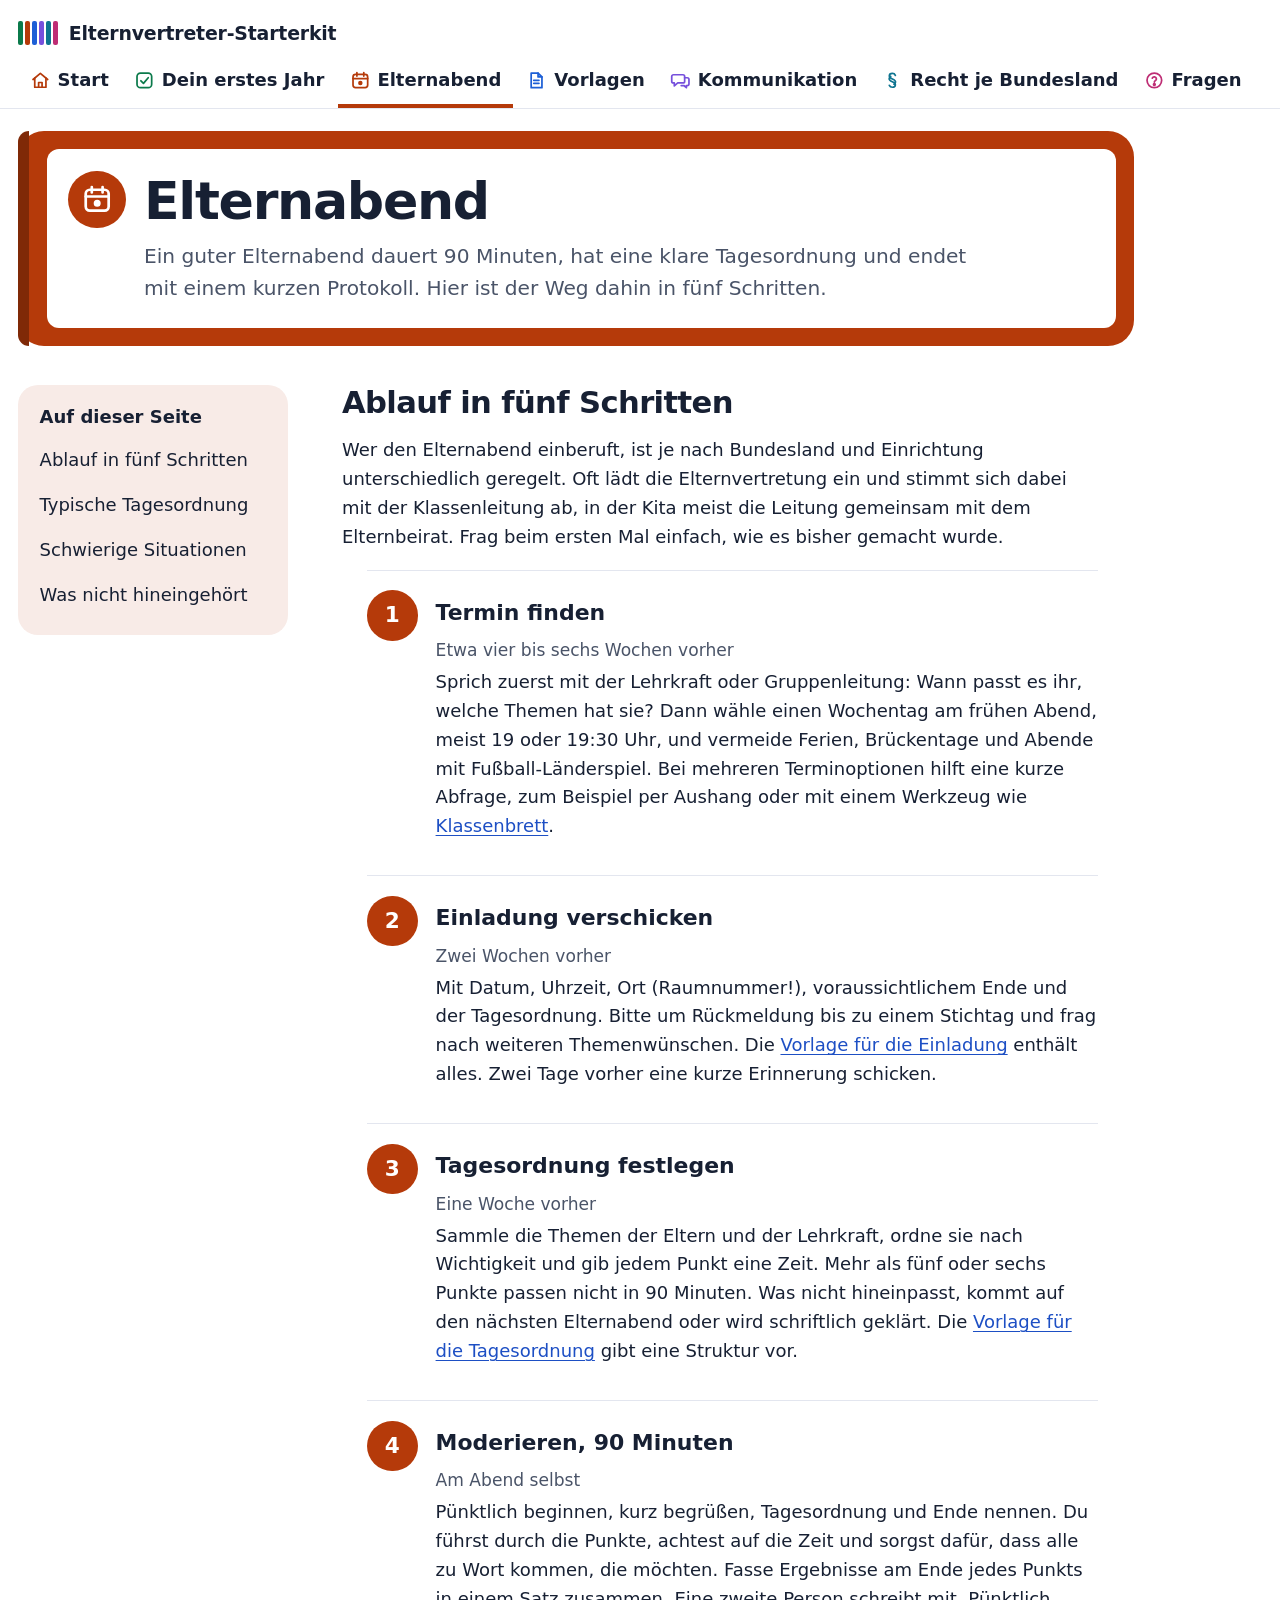
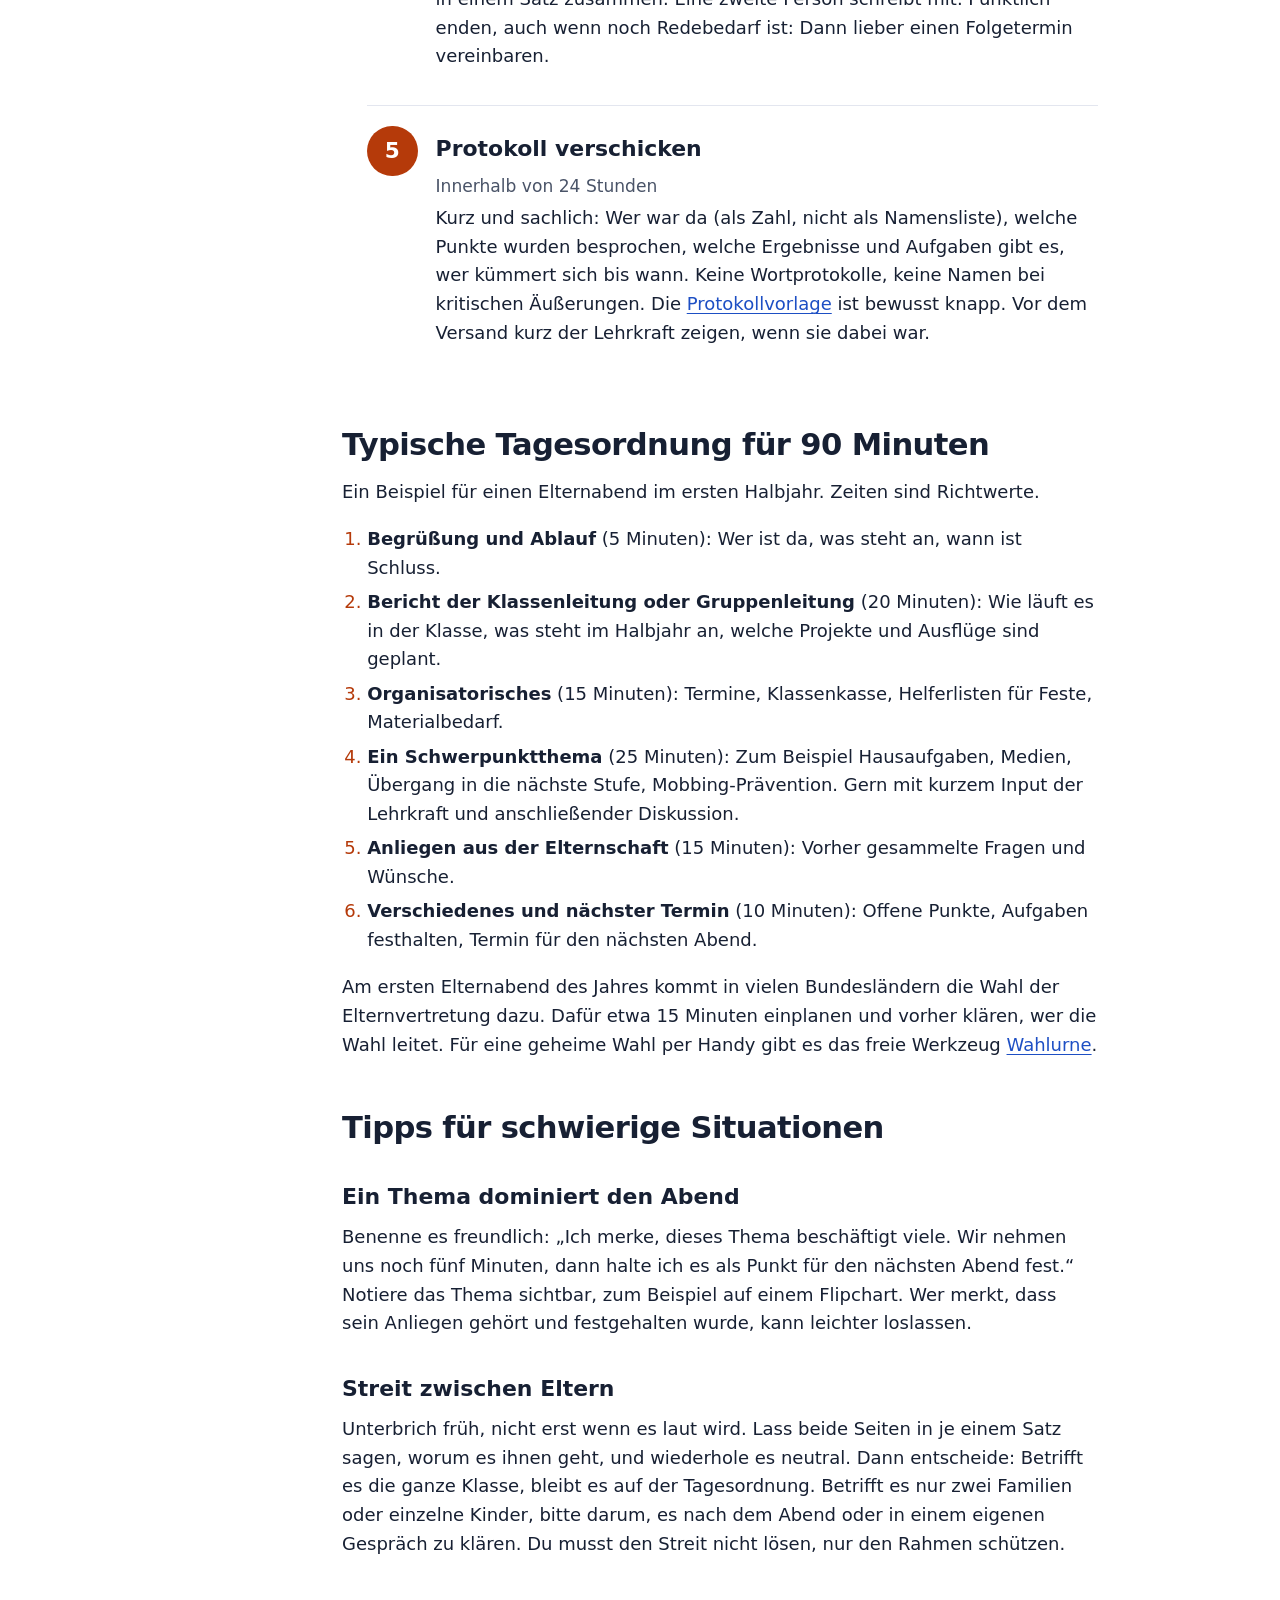
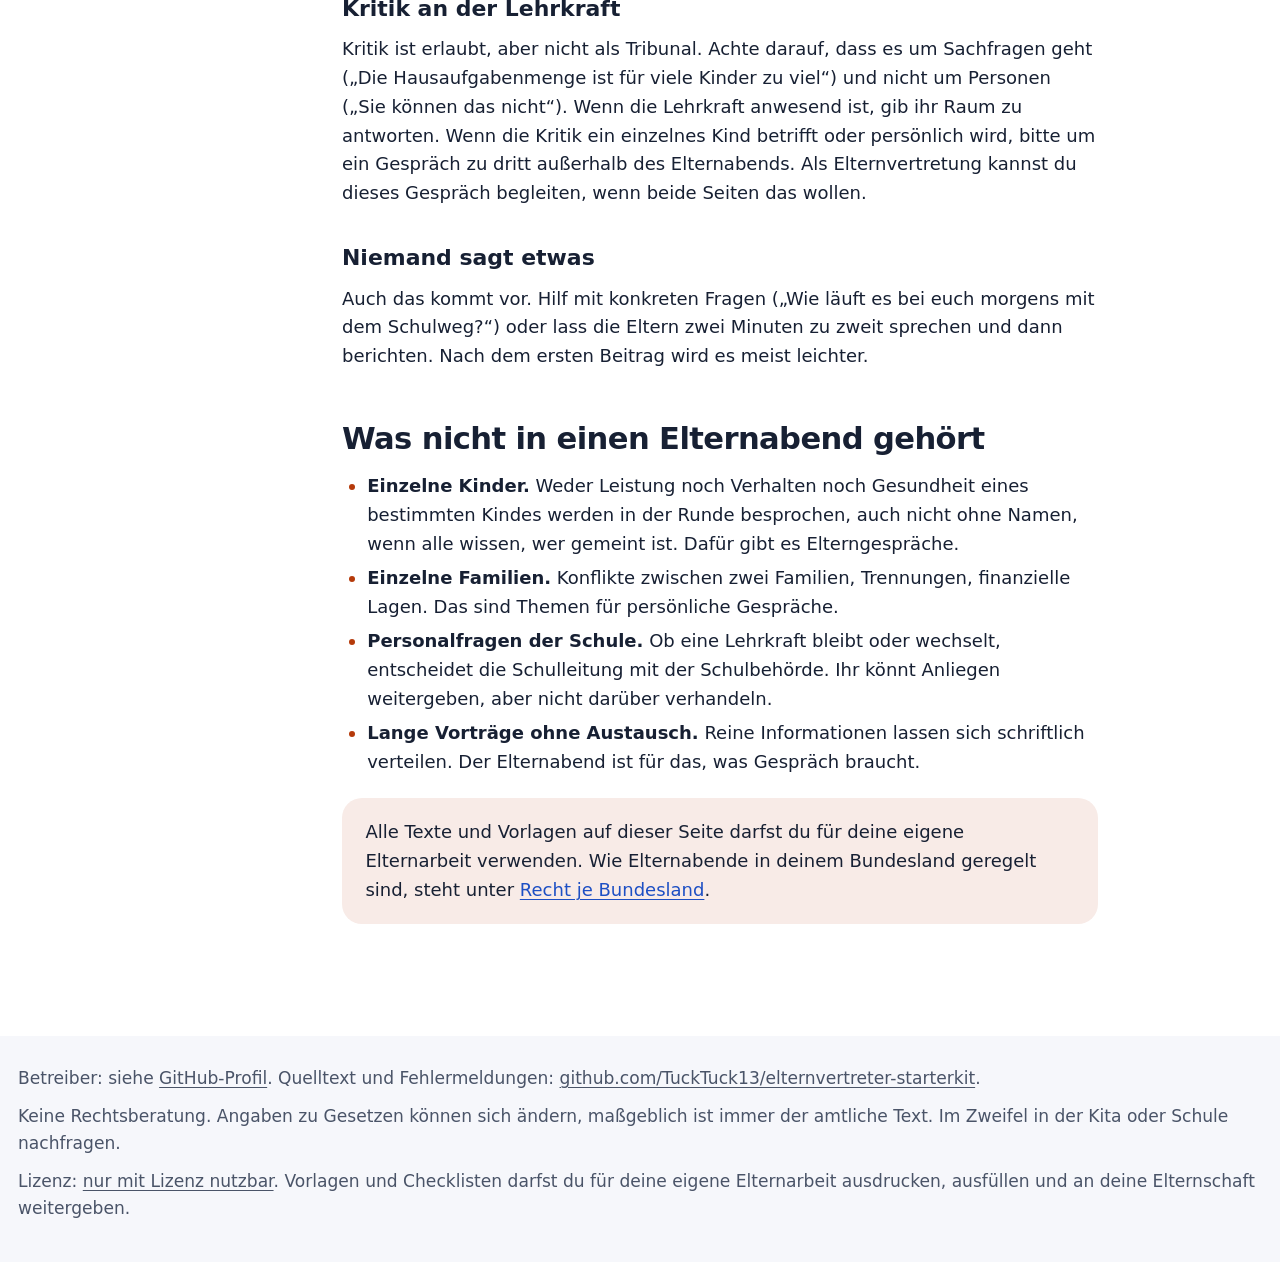
==== commit a4d57625: "Lizenz: proprietär, Quellcode nur zur Ansicht; Nutzung nur mit Lizenz Co-Authored-By: Claude Opus 5." ====
--- a/elternabend.html
+++ b/elternabend.html
@@ -116,7 +116,7 @@
       </ul>
 
       <div class="hinweis">
-        <p>Alle Texte und Vorlagen auf dieser Seite darfst du frei verwenden (CC0). Wie Elternabende in deinem Bundesland geregelt sind, steht unter <a href="recht.html">Recht je Bundesland</a>.</p>
+        <p>Alle Texte und Vorlagen auf dieser Seite darfst du für deine eigene Elternarbeit verwenden. Wie Elternabende in deinem Bundesland geregelt sind, steht unter <a href="recht.html">Recht je Bundesland</a>.</p>
       </div>
     </div>
   </div>
@@ -126,7 +126,7 @@
   <div class="fuss-innen">
     <p>Betreiber: siehe <a href="https://github.com/TuckTuck13">GitHub-Profil</a>. Quelltext und Fehlermeldungen: <a href="https://github.com/TuckTuck13/elternvertreter-starterkit">github.com/TuckTuck13/elternvertreter-starterkit</a>.</p>
     <p>Keine Rechtsberatung. Angaben zu Gesetzen können sich ändern, maßgeblich ist immer der amtliche Text. Im Zweifel in der Kita oder Schule nachfragen.</p>
-    <p>Lizenz der Website: <a href="https://github.com/TuckTuck13/elternvertreter-starterkit/blob/main/LICENSE">PolyForm Noncommercial 1.0.0</a>. Vorlagen und Checklisten: <a href="https://creativecommons.org/publicdomain/zero/1.0/deed.de">CC0</a>, frei verwendbar.</p>
+    <p>Lizenz: <a href="https://github.com/TuckTuck13/elternvertreter-starterkit/blob/main/LICENSE">nur mit Lizenz nutzbar</a>. Vorlagen und Checklisten darfst du für deine eigene Elternarbeit ausdrucken, ausfüllen und an deine Elternschaft weitergeben.</p>
   </div>
 </footer>
 
--- a/style.css
+++ b/style.css
@@ -145,6 +145,8 @@
   align-items: center;
   gap: 0.6rem;
   min-height: 48px;
+  min-width: 0;
+  overflow-wrap: anywhere;
 }
 /* Kleines Zeichen: sechs Heftrücken in den Bereichsfarben */
 .marke .pin {
@@ -187,8 +189,34 @@
 }
 @media (prefers-color-scheme: dark) { .nav a[aria-current="page"] { border-bottom-color: var(--bc-ink); } }
 
+/* Schmale Bildschirme: eine waagerecht wischbare Leiste statt vier Zeilen.
+   Alle Ziele bleiben in einer Reihe erreichbar, der rechte Rand blendet aus und zeigt: hier geht es weiter.
+   Die aktuelle Seite bekommt eine getönte Fläche plus Unterstrich und wird per Skript in den sichtbaren Bereich gerückt. */
 @media (max-width: 47.99rem) {
-  .nav a { min-height: 44px; padding: 0.35rem 0.5rem; font-size: 0.95rem; }
+  .kopf-innen { padding-top: 0.15rem; }
+  .marke { min-height: 44px; }
+  .nav { margin: 0 -1rem; flex-basis: calc(100% + 2rem); min-width: 0; }
+  .nav ul {
+    flex-wrap: nowrap;
+    overflow-x: auto;
+    overscroll-behavior-x: contain;
+    scrollbar-width: none;
+    padding: 0 2.5rem 0 1rem;
+    gap: 0.25rem;
+    -webkit-mask-image: linear-gradient(to right, #000 calc(100% - 2.5rem), transparent);
+    mask-image: linear-gradient(to right, #000 calc(100% - 2.5rem), transparent);
+  }
+  .nav ul::-webkit-scrollbar { display: none; }
+  .nav li { flex: none; }
+  .nav a {
+    min-height: 44px;
+    padding: 0.35rem 0.7rem;
+    font-size: 0.95rem;
+    white-space: nowrap;
+    border-radius: 10px 10px 0 0;
+  }
+  .nav a[aria-current="page"] { background: var(--bc-tint); }
+  .nav a:focus-visible { outline-offset: -3px; }
 }
 @media (min-width: 82rem) {
   .nav { flex: 1 1 auto; }
@@ -216,79 +244,82 @@
   margin: 0;
   color: var(--muted);
 }
-
-/* Hefte: farbiger Umschlag, weißes Schild mit Titel. Die ganze Fläche ist der Link. */
+@media (max-width: 37.49rem) {
+  .start-kopf { padding: 1.1rem 1rem 0.9rem; }
+  .start-kopf h1 { font-size: 1.95rem; margin-bottom: 0.5rem; }
+  .start-kopf .lead { font-size: 1rem; line-height: 1.45; }
+}
+
+/* Hefte: farbiger Umschlag, weißes Schild mit Titel. Die ganze Fläche ist der Link.
+   Kompakt: der Umschlag zeigt sich als breiter Rücken links mit Symbol und als schmaler Rand um das Schild. */
 .hefte {
   list-style: none;
   max-width: var(--maxw);
   margin: 0 auto;
-  padding: 0.5rem 1rem 1rem;
+  padding: 0.25rem 1rem 1rem;
   display: grid;
   grid-template-columns: minmax(0, 1fr);
-  gap: 1.1rem;
-}
-@media (min-width: 40rem) { .hefte { grid-template-columns: repeat(2, 1fr); } }
-@media (min-width: 64rem) { .hefte { grid-template-columns: repeat(3, 1fr); } }
+  gap: 0.6rem;
+}
+@media (min-width: 37.5rem) { .hefte { grid-template-columns: repeat(2, minmax(0, 1fr)); gap: 0.9rem; } }
+@media (min-width: 64rem) { .hefte { grid-template-columns: repeat(3, minmax(0, 1fr)); gap: 1.1rem; } }
 
 .heft {
   min-width: 0;
   position: relative;
   background: var(--bc);
-  border-radius: var(--radius);
-  padding: 1rem 1rem 1.1rem 1.6rem;
+  border-radius: var(--radius-s);
+  padding: 0.3rem 0.3rem 0.3rem 3.2rem;
   display: flex;
-  flex-direction: column;
-  gap: 0.9rem;
-  min-height: 13rem;
 }
 /* Heftrücken: dunklere Kante links */
 .heft::before {
   content: "";
   position: absolute;
   left: 0; top: 0; bottom: 0;
-  width: 0.6rem;
-  border-radius: var(--radius) 0 0 var(--radius);
+  width: 0.4rem;
+  border-radius: var(--radius-s) 0 0 var(--radius-s);
   background: color-mix(in srgb, var(--bc) 70%, #000);
 }
 .heft .heft-symbol {
-  width: 3rem;
-  height: 3rem;
-  border-radius: 50%;
-  background: rgba(255, 255, 255, 0.18);
+  position: absolute;
+  left: 0.4rem;
+  top: 0;
+  width: 2.8rem;
+  height: 100%;
+  max-height: 4.6rem;
   color: #fff;
   display: grid;
   place-items: center;
 }
-.heft .heft-symbol .symbol { width: 1.7rem; height: 1.7rem; }
+.heft .heft-symbol .symbol { width: 1.45rem; height: 1.45rem; }
 .heft .schild {
   background: var(--schild);
   color: var(--ink);
-  border-radius: var(--radius-s);
-  padding: 0.8rem 1rem 0.9rem;
+  border-radius: calc(var(--radius-s) - 4px);
+  padding: 0.45rem 0.75rem 0.5rem;
   flex: 1;
+  min-width: 0;
 }
 .heft h2 {
-  font-size: 1.3rem;
-  line-height: 1.2;
-  margin: 0 0 0.35rem;
+  font-size: 1.1rem;
+  line-height: 1.25;
+  margin: 0 0 0.1rem;
   letter-spacing: -0.01em;
 }
 .heft h2 a { color: inherit; text-decoration: none; }
-.heft h2 a::after { content: ""; position: absolute; inset: 0; border-radius: var(--radius); }
+.heft h2 a::after { content: ""; position: absolute; inset: 0; border-radius: var(--radius-s); }
 .heft h2 a:focus-visible { outline: none; }
 .heft:has(a:focus-visible) { outline: 3px solid var(--focus); outline-offset: 3px; }
-.heft p { margin: 0; color: var(--muted); hyphens: auto; }
-.heft .schild { min-width: 0; }
-@media (max-width: 39.99rem) {
-  .heft { flex-direction: row; align-items: flex-start; min-height: 0; padding: 0.8rem 0.8rem 0.8rem 1.3rem; gap: 0.8rem; }
-  .heft .heft-symbol { width: 2.6rem; height: 2.6rem; margin-top: 0.2rem; }
-  .heft .heft-symbol .symbol { width: 1.5rem; height: 1.5rem; }
-}
-@media (max-width: 22.5rem) {
-  .heft { flex-direction: column; }
+.heft p { margin: 0; color: var(--muted); font-size: 0.9rem; line-height: 1.4; hyphens: auto; }
+.heft:hover .schild h2 { text-decoration: underline; text-decoration-thickness: 0.08em; text-underline-offset: 0.16em; }
+@media (min-width: 37.5rem) {
+  .heft { padding: 0.4rem 0.4rem 0.4rem 3.6rem; }
+  .heft .heft-symbol { width: 3.2rem; max-height: 5rem; }
+  .heft .heft-symbol .symbol { width: 1.6rem; height: 1.6rem; }
+  .heft .schild { padding: 0.7rem 0.95rem 0.8rem; }
   .heft h2 { font-size: 1.2rem; }
 }
-.heft:hover .schild h2 { text-decoration: underline; text-decoration-thickness: 0.08em; text-underline-offset: 0.16em; }
 
 /* Allgemeine Seitenstruktur */
 
